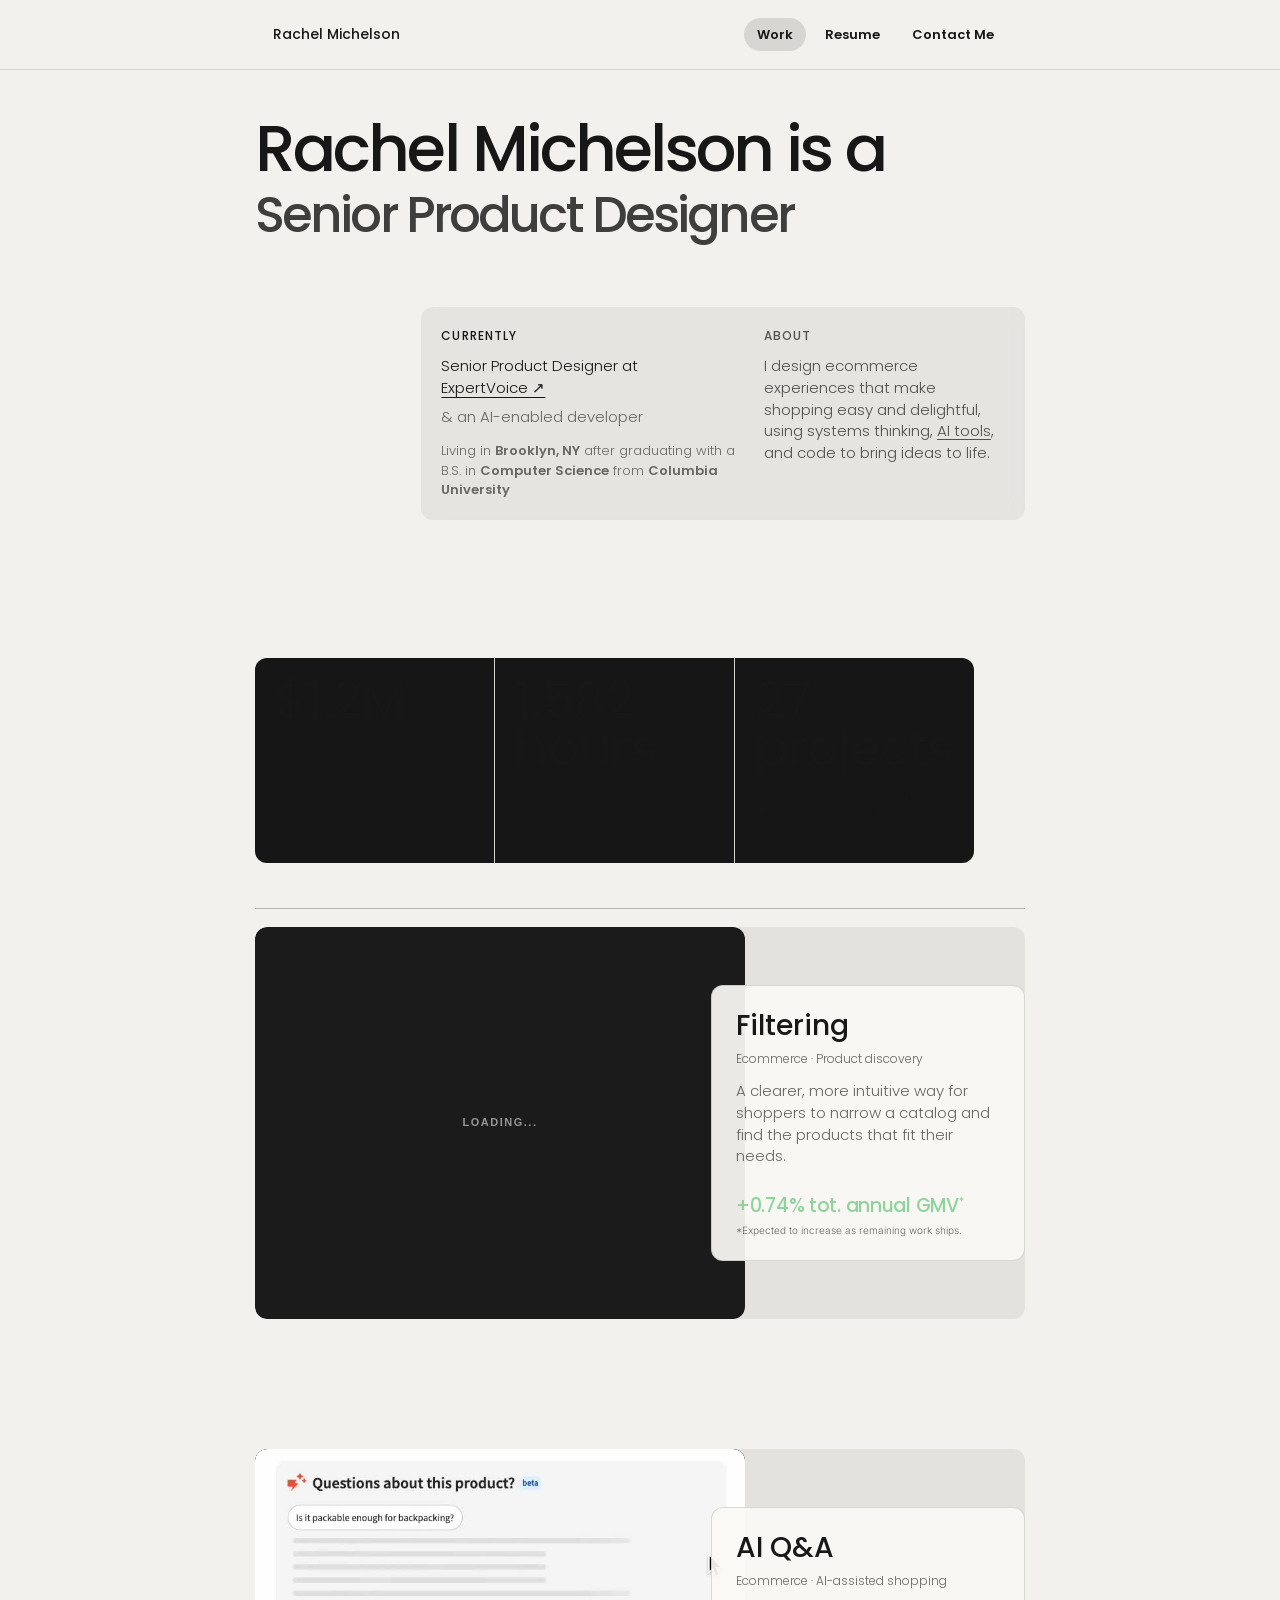
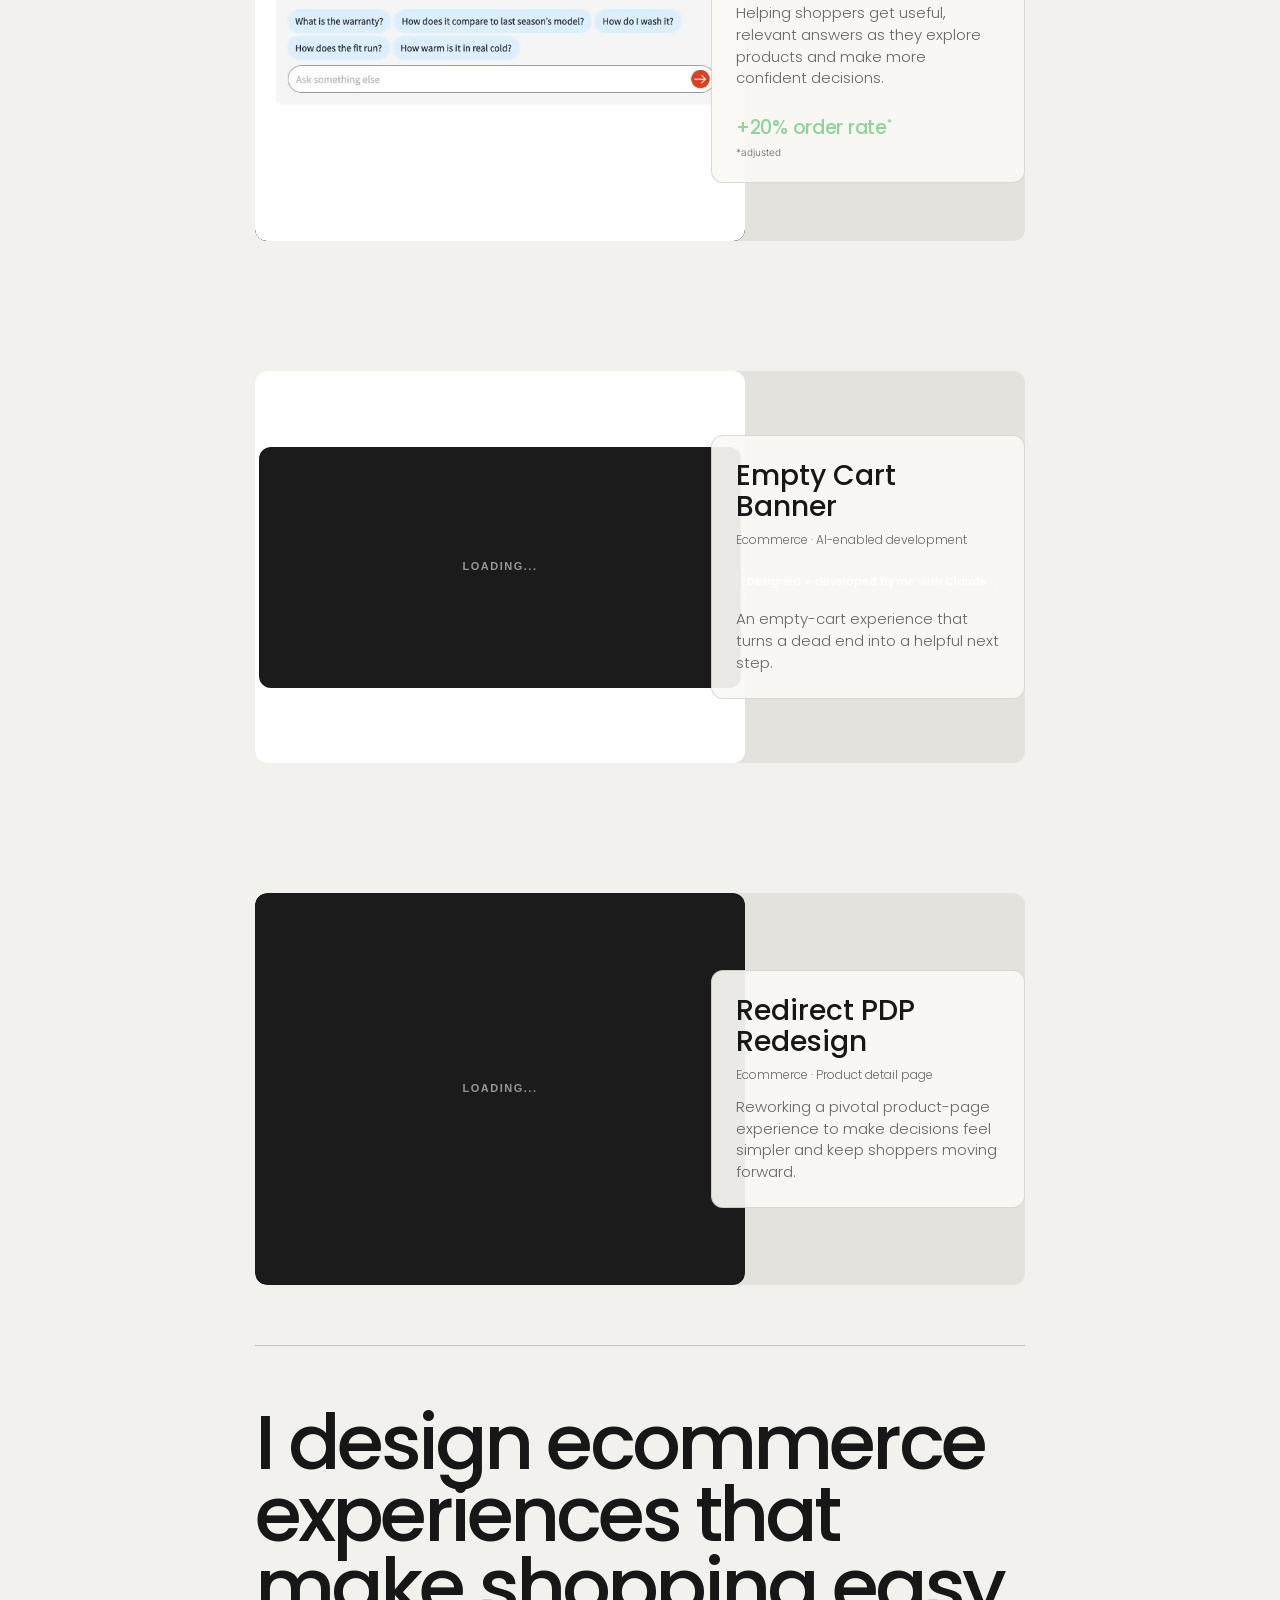
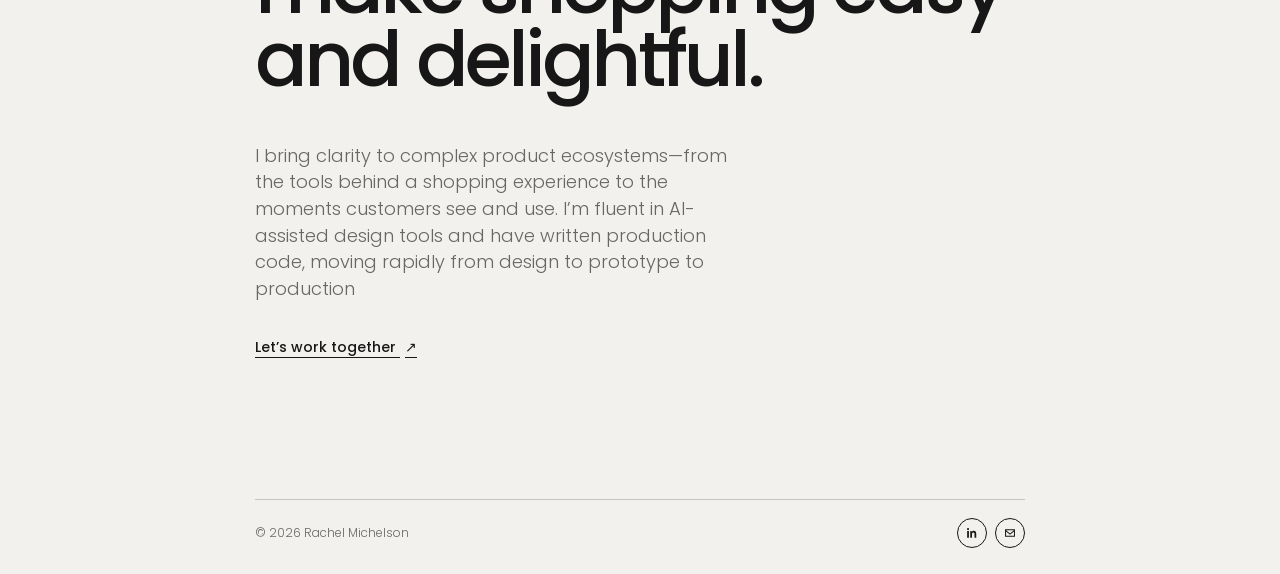
==== index.html @ 368d4e54 "Launch portfolio" ====
<!doctype html>
<html lang="en">
  <head>
    <meta charset="UTF-8" />
    <meta name="viewport" content="width=device-width, initial-scale=1.0" />
    <meta name="description" content="Rachel Michelson — Senior Product Designer." />
    <title>Rachel Michelson — Product Designer</title>
    <link rel="preconnect" href="https://fonts.googleapis.com" />
    <link rel="preconnect" href="https://fonts.gstatic.com" crossorigin />
    <link href="https://fonts.googleapis.com/css2?family=Inter:wght@300;400;500;700&family=Poppins:wght@300;400;500;600;700&display=swap" rel="stylesheet" />
    <link rel="stylesheet" href="styles.css" />
  </head>
  <body class="inspo">
    <main>
      <nav class="site-nav" aria-label="Main navigation">
        <div class="site-nav-inner">
          <a class="wordmark" href="#top">Rachel Michelson</a>
          <div class="nav-links">
            <a class="nav-tab active" href="#work">Work</a>
            <a class="nav-tab" href="resume.html">Resume</a>
            <a class="nav-tab" href="#contact" data-contact-open>Contact Me</a>
          </div>
        </div>
      </nav>

      <section class="hero" id="top" aria-labelledby="intro-title">
        <h1 id="intro-title"><span class="hero-name-line">Rachel Michelson is <span class="role-article">a</span></span><br /><span class="role-rotator" aria-live="polite">Senior Product Designer</span></h1>
        <div class="intro-details">
          <div>
            <p class="eyebrow">Currently</p>
            <p>Senior Product Designer at <a class="tooltip-trigger" href="https://www.expertvoice.com/" target="_blank" rel="noreferrer">ExpertVoice ↗<span class="tooltip-copy" role="tooltip">A shopping platform that connects brands with industry experts, giving those experts exclusive deals in exchange for authentic product knowledge and advocacy.</span></a></p>
            <small class="current-note">&amp; an AI-enabled developer</small>
            <p class="current-location">Living in <strong>Brooklyn, NY</strong> after graduating with a B.S. in <strong>Computer Science</strong> from <strong>Columbia University</strong></p>
          </div>
          <div>
            <p class="eyebrow">About</p>
            <p>I design ecommerce experiences that make shopping easy and delightful, using systems thinking, <span class="tooltip-trigger" tabindex="0">AI tools<span class="tooltip-copy" role="tooltip">Claude Code + custom plugins, Figma Make, and more.</span></span>, and code to bring ideas to life.</p>
          </div>
        </div>
        <div class="impact-stats" aria-label="Design impact highlights">
          <p class="impact"><strong>$1.2M</strong>estimated GMV driven through design<br />in the past year.</p>
          <p class="impact"><strong>1,582 hours</strong>saved per year through internal tools<br />and smarter workflows.</p>
          <p class="impact"><strong>27 projects</strong>shipped and counting — with a few developed by me!</p>
        </div>
      </section>

      <section class="work" id="work" aria-label="Selected work">
        <div class="projects" id="projects" aria-live="polite">
          <article class="project-card b2c visible">
            <a href="projects/filtering.html" class="project-link" aria-label="View Filtering project">
              <div class="project-image project-video lavender"><span>01</span><video width="1244" height="548" autoplay muted loop playsinline preload="metadata" aria-label="Filtering project preview"><source src="assets/filtering2.mp4" type="video/mp4" /></video></div>
              <div class="project-copy"><div class="project-meta"><h3>Filtering</h3><p>Ecommerce · Product discovery</p></div><p class="project-description">A clearer, more intuitive way for shoppers to narrow a catalog and find the products that fit their needs.</p><p class="project-impact"><strong>+0.74% tot. annual GMV<sup>*</sup></strong><small>*Expected to increase as remaining work ships.</small></p></div>
            </a>
          </article>
          <article class="project-card b2c visible">
            <a href="projects/ai-qa.html" class="project-link" data-case-modal="ai-qa" aria-label="View AI Q&A project">
              <div class="project-image project-video cobalt"><span>02</span><video width="748" height="792" autoplay muted loop playsinline preload="metadata" poster="assets/ai-q-and-a-cover.jpg" aria-label="AI Q&A project preview"><source src="assets/ai-q-and-a.mp4" type="video/mp4" /></video></div>
              <div class="project-copy"><div class="project-meta"><h3>AI Q&amp;A</h3><p>Ecommerce · AI-assisted shopping</p></div><p class="project-description">Helping shoppers get useful, relevant answers as they explore products and make more confident decisions.</p><p class="project-impact"><strong>+20% order rate<sup>*</sup></strong><small>*adjusted</small></p></div>
            </a>
          </article>
          <article class="project-card b2c visible">
            <a href="#" class="project-link" data-case-modal="empty-cart" aria-label="View Empty Cart Banner project">
              <div class="project-image empty-cart-cover"><span>03</span><video width="1150" height="640" autoplay muted loop playsinline preload="metadata" aria-label="Empty Cart Banner live interaction"><source src="assets/empty-cart-live.mp4" type="video/mp4" /></video></div>
              <div class="project-copy"><div class="project-meta"><h3>Empty Cart Banner</h3><p>Ecommerce · AI-enabled development</p></div><p class="project-callout">Designed + developed by me with Claude</p><p class="project-description">An empty-cart experience that turns a dead end into a helpful next step.</p></div>
            </a>
          </article>
          <article class="project-card b2c visible">
            <a href="projects/redirect-pdp.html" class="project-link" aria-label="View Redirect PDP Redesign project">
              <div class="project-image project-video seafoam"><span>04</span><video width="1042" height="590" autoplay muted loop playsinline preload="metadata" aria-label="Redirect PDP Redesign discount code preview"><source src="assets/redirect/discount-code.mp4" type="video/mp4" /></video></div>
              <div class="project-copy"><div class="project-meta"><h3>Redirect PDP Redesign</h3><p>Ecommerce · Product detail page</p></div><p class="project-description">Reworking a pivotal product-page experience to make decisions feel simpler and keep shoppers moving forward.</p></div>
            </a>
          </article>
        </div>
      </section>

      <section class="about" aria-labelledby="about-title">
        <div class="about-copy">
          <h2 id="about-title">I design ecommerce experiences that make shopping easy and delightful.</h2>
          <p>I bring clarity to complex product ecosystems—from the tools behind a shopping experience to the moments customers see and use. I’m fluent in AI-assisted design tools and have written production code, moving rapidly from design to prototype to production</p>
          <a class="text-link" href="#contact" data-contact-open>Let’s work together <span aria-hidden="true">↗</span></a>
        </div>
      </section>
    </main>
    <footer>
      <p>© 2026 Rachel Michelson</p>
      <div class="footer-links" aria-label="Social links">
        <a class="footer-icon" href="https://www.linkedin.com/in/rachelxmichelson/" target="_blank" rel="noreferrer" aria-label="LinkedIn">
          <svg viewBox="0 0 24 24" aria-hidden="true"><path d="M5.2 3.5a1.8 1.8 0 1 1 0 3.6 1.8 1.8 0 0 1 0-3.6ZM3.7 8.6h3V20h-3V8.6Zm4.9 0h2.9v1.6h.1c.4-.8 1.4-2 3.4-2 3.6 0 4.3 2.4 4.3 5.5V20h-3v-5.7c0-1.4 0-3.2-2-3.2s-2.3 1.5-2.3 3.1V20h-3V8.6Z" /></svg>
        </a>
        <a class="footer-icon" href="#contact" data-contact-open aria-label="View Rachel Michelson’s contact details">
          <svg viewBox="0 0 24 24" aria-hidden="true"><path d="M3.5 5.5h17v13h-17v-13Zm1.8 1.7 6.7 5.5 6.7-5.5H5.3Zm13.5 9.6v-7.4L12 15l-6.7-5.6v7.4h13.5Z" /></svg>
        </a>
      </div>
    </footer>
    <script src="script.js"></script>
  </body>
</html>
---- styles.css ----
:root { --ink:#151515; --paper:#ededea; --rule:#d4d4cf; --muted:#656561; --accent:#3F5FA8; }
* { box-sizing:border-box; }
html { scroll-behavior:smooth; }
body { margin:0; background:var(--paper); color:var(--ink); font-family:"Poppins", Arial, sans-serif; font-size:16px; font-weight:300; overflow-anchor:none; }
body.lightbox-open { overflow:hidden; }
body.contact-modal-open, body.project-modal-open { overflow:hidden; }
img:not(.is-media-ready),video:not(.is-media-ready) { background-color:#1b1b1b !important; background-image:url("data:image/svg+xml,%3Csvg xmlns='http://www.w3.org/2000/svg' viewBox='0 0 160 60'%3E%3Ctext x='80' y='33' text-anchor='middle' fill='%23969696' font-family='Arial,sans-serif' font-size='11' font-weight='600' letter-spacing='1.5'%3ELOADING...%3C/text%3E%3C/svg%3E") !important; background-position:center !important; background-repeat:no-repeat !important; background-size:160px 60px !important; }
img { height:auto; }
.case-study img:not(.portfolio-companion img), .case-study video { cursor:zoom-in; }
.project-modal .case-study img, .project-modal .case-study video { cursor:default; }
.media-lightbox { position:fixed; inset:0; z-index:1000; display:flex; align-items:center; justify-content:center; padding:clamp(18px,4vw,56px); background:rgba(0,0,0,.9); opacity:0; visibility:hidden; transition:opacity .2s ease,visibility .2s ease; }
.media-lightbox.is-open { opacity:1; visibility:visible; }
.media-lightbox-content { display:flex; max-width:100%; max-height:100%; align-items:center; justify-content:center; }
.media-lightbox-content img,.media-lightbox-content video { display:block; max-width:100%; max-height:calc(100vh - 48px); width:auto; height:auto; border:0 !important; border-radius:8px; object-fit:contain; cursor:default; }
.media-lightbox .media-lightbox-content img { cursor:zoom-out !important; }
.media-lightbox-close { position:fixed; top:18px; right:20px; z-index:2; width:42px; height:42px; padding:0; border:1px solid rgba(255,255,255,.3); border-radius:50%; background:rgba(20,20,20,.72); color:#fff; font-size:0; cursor:pointer; }
.media-lightbox-close::before,.media-lightbox-close::after { content:""; position:absolute; top:50%; left:50%; width:18px; height:2px; border-radius:2px; background:currentColor; }
.media-lightbox-close::before { transform:translate(-50%,-50%) rotate(45deg); }
.media-lightbox-close::after { transform:translate(-50%,-50%) rotate(-45deg); }
@media (prefers-reduced-motion:reduce) { .media-lightbox { transition:none; } }
.contact-modal { position:fixed; inset:0; z-index:1100; display:grid; place-items:center; padding:24px; background:rgba(0,0,0,.76); opacity:0; visibility:hidden; transition:opacity .2s ease,visibility .2s ease; }
.contact-modal.is-open { opacity:1; visibility:visible; }
.contact-modal-panel { width:min(100%,440px); padding:28px; border:1px solid rgba(255,255,255,.14); border-radius:24px; background:#181818; box-shadow:0 24px 70px rgba(0,0,0,.45); color:#f3f3f0; }
.contact-modal-header { display:flex; align-items:center; justify-content:space-between; gap:20px; margin-bottom:12px; }
.contact-modal-header h2 { margin:0; font-size:30px; font-weight:500; letter-spacing:-.04em; }
.contact-modal-close { position:relative; flex:0 0 auto; width:38px; height:38px; padding:0; border:1px solid rgba(255,255,255,.18); border-radius:50%; background:transparent; color:#f3f3f0; font-size:0; cursor:pointer; }
.contact-modal-close::before,.contact-modal-close::after { content:""; position:absolute; top:50%; left:50%; width:16px; height:2px; border-radius:2px; background:currentColor; }
.contact-modal-close::before { transform:translate(-50%,-50%) rotate(45deg); }
.contact-modal-close::after { transform:translate(-50%,-50%) rotate(-45deg); }
.contact-modal-intro { margin:0 0 24px; color:#a1a1a1; font-size:14px; line-height:1.5; }
.contact-options { display:grid; gap:10px; }
.contact-option { display:flex; min-width:0; align-items:center; justify-content:space-between; gap:16px; min-height:54px; padding:12px 14px; border:1px solid rgba(255,255,255,.12); border-radius:12px; background:rgba(255,255,255,.05); color:#f3f3f0; font-size:14px; font-weight:500; text-decoration:none; }
.contact-option:hover { background:rgba(255,255,255,.09); opacity:1; }
.contact-option span { min-width:0; overflow-wrap:anywhere; }
.contact-option-arrow { color:#a1a1a1; }
.contact-copy { flex:0 0 auto; padding:8px 13px; border:0; border-radius:999px; background:#f3f3f0; color:#181818; font:600 12px/1 "Poppins",Arial,sans-serif; cursor:pointer; }
.contact-copy:hover { opacity:.82; }
.resume-body .contact-modal { background:rgba(35,30,24,.48); }
.resume-body .contact-modal-panel { border-color:rgba(45,38,29,.14); background:#e7e0d4; box-shadow:0 24px 70px rgba(35,30,24,.28); color:#1b1916; }
.resume-body .contact-modal-close { border-color:rgba(45,38,29,.2); color:#1b1916; }
.resume-body .contact-modal-close:hover { background:rgba(45,38,29,.09); opacity:1; }
.resume-body .contact-option { border-color:rgba(45,38,29,.14); background:#f3eee5; color:#1b1916; }
.resume-body .contact-option:hover { background:#ddd4c6; }
.resume-body .contact-option-arrow { color:#746c61; }
.resume-body .contact-copy { border:1px solid rgba(45,38,29,.16); background:#f8f3ea; color:#1b1916; }
@media (max-width:520px) { .contact-modal { padding:16px; }.contact-modal-panel { padding:22px; }.contact-option { align-items:flex-start; flex-direction:column; }.contact-copy { align-self:stretch; } }
@media (prefers-reduced-motion:reduce) { .contact-modal { transition:none; } }
main, footer { max-width:1440px; margin:auto; padding-left:4vw; padding-right:4vw; }
@media (min-width:1000px) { main, footer { max-width:none; padding-left:240px; padding-right:240px; }.site-nav { margin-left:-240px; margin-right:-240px; padding-left:240px; padding-right:240px; } }
a { color:inherit; }
a, button { transition:opacity .2s ease; } a:hover, button:hover { opacity:.68; }
.site-nav { display:flex; justify-content:space-between; align-items:center; position:sticky; top:0; z-index:20; margin:0 -4vw; padding:28px 4vw; background:color-mix(in srgb, var(--paper) 78%, transparent); backdrop-filter:blur(14px); -webkit-backdrop-filter:blur(14px); }.nav-links { display:flex; gap:6px; align-items:center; }
@media (min-width:1000px) { .site-nav { margin-left:-240px; margin-right:-240px; padding-left:240px; padding-right:240px; } }
.wordmark { font-weight:500; font-size:17px; letter-spacing:-.02em; text-decoration:none; }.nav-tab { appearance:none; cursor:pointer; color:var(--ink); font:inherit; font-size:13px; line-height:1; border:1px solid transparent; background:transparent; border-radius:100px; padding:9px 12px; text-decoration:none; transition:border-color .2s ease, opacity .2s ease; }.nav-tab:hover { border-color:var(--ink); }.nav-tab.active { background:var(--ink); color:var(--paper); }
.text-link { font-size:14px; text-underline-offset:5px; }.text-link span { margin-left:5px; }
.hero { min-height:calc(100vh - 82px); display:flex; flex-direction:column; justify-content:space-between; position:relative; padding:8.8vh 0 5vh; }
.eyebrow { margin:0; font-family:"Poppins", Arial, sans-serif; font-size:12px; font-weight:500; letter-spacing:.09em; text-transform:uppercase; }
h1, h2, h3, p { margin-top:0; } h1, h2 { letter-spacing:-.02em; font-weight:500; }
h1 { font-size:clamp(3rem,7.2vw,7.2rem); letter-spacing:-.015em; line-height:1.02; margin:4vh 0; max-width:1100px; } h1 em { font-family:Georgia, serif; font-weight:400; }.hero-name-line { display:inline-block; white-space:nowrap; }.role-rotator { display:inline-block; color:var(--accent); font-size:.78em; white-space:nowrap; transition:opacity .4s ease; }.role-rotator.is-changing { opacity:0; }
.intro-details { display:grid; grid-template-columns:minmax(220px, .65fr) minmax(280px, 1fr); gap:48px; max-width:760px; margin:0 0 4vh; isolation:isolate; overflow:visible; }.intro-details .eyebrow { margin-bottom:10px; }.intro-details p:not(.eyebrow) { margin:0; font-size:15px; line-height:1.45; }.intro-details a { text-underline-offset:4px; }.current-note { display:block; margin-top:7px; color:var(--muted); font-family:"Poppins", Arial, sans-serif; font-size:15px; line-height:1.45; }.tooltip-trigger { position:relative; display:inline-block; cursor:default; text-decoration:underline; text-decoration-thickness:1px; text-underline-offset:3px; outline:none; }.tooltip-trigger:focus-visible { outline:1px solid currentColor; outline-offset:3px; }.tooltip-copy { position:absolute; z-index:100; top:calc(100% + 10px); left:0; width:240px; padding:12px 14px; border:1px solid rgba(255,255,255,.12); border-radius:12px; background:#111; box-shadow:0 8px 24px rgba(0,0,0,.45); color:#f3f3f0; font-family:"Poppins", Arial, sans-serif; font-size:12px; line-height:1.45; opacity:0; pointer-events:none; transform:translateY(-4px); transition:opacity .18s ease, transform .18s ease; }.tooltip-trigger:hover .tooltip-copy, .tooltip-trigger:focus .tooltip-copy { opacity:1; transform:translateY(0); }
.impact-stats { align-self:flex-start; display:grid; grid-template-columns:repeat(3, minmax(0, 1fr)); gap:48px; width:min(100%, 980px); margin:0 0 4vh; }.impact { margin:0; font-size:15px; line-height:1.35; }.impact strong { display:block; color:var(--accent); font-size:clamp(2.8rem,5vw,4.7rem); font-weight:500; letter-spacing:-.03em; line-height:.92; margin-bottom:10px; }
.work { border-top:1px solid var(--ink); padding:20px 0 120px; }.section-heading { display:flex; justify-content:space-between; align-items:start; margin-bottom:52px; }.section-heading h2 { font-size:clamp(2.4rem,5vw,5.3rem); line-height:.98; margin:0; }
.projects { display:grid; grid-template-columns:1fr; gap:96px; max-width:1180px; }.project-card { display:none; }.project-card.visible { display:block; animation:appear .35s ease both; }.project-link { display:grid; grid-template-columns:repeat(2, minmax(0, 1fr)); column-gap:42px; align-items:start; text-decoration:none; }.project-image { aspect-ratio:1.3; position:relative; overflow:hidden; padding:18px; }.project-image > span { font-size:12px; position:relative; z-index:2; }.cobalt { background:var(--accent); color:#fff; }.moss { background:#718265; }.apricot { background:#ea8f65; }.lavender { background:#a7a1cf; }.seafoam { background:#8ec6b9; }
.placeholder-mark { position:absolute; font-size:clamp(5rem,14vw,13rem); font-weight:700; letter-spacing:-.12em; bottom:-5%; right:11%; }.shape { background:#e6ddc8; position:absolute; }.shape-one { width:45%; height:45%; border-radius:50%; left:22%; top:17%; }.shape-two { height:75%; width:12%; right:22%; top:16%; transform:rotate(34deg); }.dash-grid { width:60%; height:60%; margin:10% auto; background:repeating-linear-gradient(90deg,transparent 0 20px,#242424 20px 25px), repeating-linear-gradient(0deg,transparent 0 20px,#242424 20px 25px); opacity:.8; }.arc { position:absolute; border:16px solid #f5f3ee; border-radius:50%; }.arc-one { width:78%; height:105%; left:-17%; bottom:-57%; }.arc-two { width:38%; height:51%; right:12%; top:18%; }.circle-ring { position:absolute; width:52%; aspect-ratio:1; border:25px solid #173b34; border-radius:50%; top:24%; left:24%; }
.project-video video { position:absolute; inset:0; width:100%; height:100%; object-fit:cover; object-position:center top; }
.shipping-video { background:#fff; }
.shipping-video video { left:30px; right:30px; width:calc(100% - 60px); }
.empty-cart-cover { display:grid; place-items:center; padding:4px; background:#fff; }
.empty-cart-cover img, .empty-cart-cover video { display:block; width:100%; height:auto; object-fit:contain; }
.project-image > span { display:none; }
.project-copy { padding-top:12px; }.project-meta { border-top:0; margin:0; }.project-meta h3 { font-size:24px; font-weight:500; line-height:1.08; margin-bottom:10px; }.project-meta p { font-size:12px; margin-bottom:0; color:var(--muted); text-align:left; }.project-description { max-width:360px; margin:12px 0 0; color:var(--muted); font-size:15px; line-height:1.45; }.project-impact { margin:24px 0 0; }.project-impact strong { display:block; color:var(--accent); font-size:19px; font-weight:500; letter-spacing:-.015em; }.project-impact sup { font-size:.55em; vertical-align:super; }.project-impact small { display:block; margin-top:4px; color:var(--muted); font-family:"SF Mono", Monaco, Menlo, Courier, monospace; font-size:10px; }
.project-callout { display:inline-block; margin:18px 0 0; padding:8px 10px; border:1px solid rgba(255,255,255,.18); border-radius:2px; background:rgba(255,255,255,.07); color:rgba(255,255,255,.9); font-size:11px; font-weight:500; line-height:1; }
.about { border-top:1px solid var(--ink); padding:22px 0 140px; }.about-copy { max-width:820px; }.about h2 { font-size:clamp(2.4rem,4.6vw,5rem); letter-spacing:-.015em; line-height:1.02; margin:0 0 48px; }.about-copy p { max-width:490px; font-size:18px; line-height:1.48; }.text-link { display:inline-block; margin-top:16px; font-weight:500; }
footer { border-top:1px solid var(--rule); display:flex; justify-content:space-between; align-items:center; padding-top:18px; padding-bottom:26px; color:var(--muted); font-size:12px; } footer p { margin:0; } footer a { text-underline-offset:3px; }.footer-links { display:flex; gap:8px; }.footer-icon { display:grid; width:30px; height:30px; place-items:center; border:1px solid currentColor; border-radius:50%; color:var(--ink); transition:background .2s ease, color .2s ease, opacity .2s ease; }.footer-icon:hover { background:var(--ink); color:var(--paper); opacity:1; }.footer-icon svg { width:14px; height:14px; fill:currentColor; }
.project-modal { width:min(94vw, 1400px); height:fit-content; block-size:fit-content; max-height:min(92vh, 1000px); padding:0; border:1px solid var(--rule); border-radius:12px; background:var(--paper); color:var(--ink); overflow:auto; }.project-modal::backdrop { background:rgba(0,0,0,.7); backdrop-filter:blur(7px); }.project-modal-content { min-height:0; }.project-modal .modal-sheet { min-height:0; }.modal-sheet { position:relative; min-height:100%; padding:clamp(28px,5vw,72px); }.modal-close { position:sticky; top:0; float:right; z-index:2; width:42px; height:42px; border:0; border-radius:50%; background:transparent; color:var(--ink); cursor:pointer; font-size:0; transition:background .2s ease, opacity .2s ease; }.modal-close::before, .modal-close::after { content:""; position:absolute; top:50%; left:50%; width:22px; height:2px; background:currentColor; }.modal-close::before { transform:translate(-50%,-50%) rotate(45deg); }.modal-close::after { transform:translate(-50%,-50%) rotate(-45deg); }.modal-close:hover { background:var(--ink); color:var(--paper); opacity:1; }.modal-header { clear:both; max-width:900px; padding-top:4vh; }.modal-header .eyebrow { margin-bottom:20px; }.modal-header h2 { margin:0 0 14px; font-size:clamp(3.4rem,8vw,8rem); line-height:.9; letter-spacing:-.06em; }.modal-header > p:last-child { margin:0; color:var(--muted); }.modal-media { aspect-ratio:1.7; margin:8vh 0; overflow:hidden; background:#202020; }.modal-media video { width:100%; height:100%; object-fit:cover; object-position:center top; }.prototype-frame { height:min(68vh, 780px); aspect-ratio:auto; background:#fff; border:1px solid var(--rule); }.prototype-frame iframe { display:block; width:100%; height:100%; border:0; background:#fff; }.skeleton-media { display:grid; place-items:center; background:linear-gradient(110deg, #1a1a1a 20%, #303030 42%, #1a1a1a 64%); background-size:200% 100%; color:#b6b6b6; font-family:"SF Mono", Monaco, Menlo, Courier, monospace; font-size:11px; animation:shimmer 2.2s linear infinite; }.modal-details { display:grid; grid-template-columns:1fr 1fr; gap:56px; max-width:920px; }.modal-details section:last-child { grid-column:1 / -1; max-width:600px; }.modal-details .eyebrow { margin-bottom:12px; }.modal-details p:not(.eyebrow) { margin:0; line-height:1.5; }.modal-impact { color:var(--accent); font-size:clamp(1.8rem,3vw,3rem); font-weight:500; letter-spacing:-.04em; }.modal-impact sup { font-size:.5em; }.modal-impact small { display:block; margin-top:5px; color:var(--muted); font-family:"SF Mono", Monaco, Menlo, Courier, monospace; font-size:10px; letter-spacing:0; }
.case-study { padding-top:36px; }.case-back { display:inline-block; color:var(--muted); font-family:"SF Mono", Monaco, Menlo, Courier, monospace; font-size:11px; text-decoration:none; }.case-study .modal-header h1 { margin:0 0 14px; font-size:clamp(3.4rem,8vw,8rem); line-height:.9; letter-spacing:-.06em; font-weight:500; }
.project-modal .modal-close { position:absolute; top:24px; right:24px; }
.project-modal .modal-close:hover { background:rgba(255,255,255,.2); color:var(--ink); opacity:1; }
.case-layout { display:grid; grid-template-columns:160px minmax(0,1fr); gap:60px; align-items:start; }
.case-layout > .case-study { min-width:0; padding-right:0; padding-left:0; }
.case-toc { position:sticky; top:92px; z-index:10; display:flex; width:160px; flex-direction:column; gap:3px; padding-top:36px; }
.case-toc p { margin:0 0 8px; padding:0 8px; color:var(--muted); font-family:"Inter",Arial,sans-serif; font-size:10px; font-weight:500; letter-spacing:.1em; text-align:left; text-transform:uppercase; }
.case-toc a { position:relative; padding:6px 8px; border-radius:5px; color:var(--muted); font-size:11px; font-weight:400; line-height:1.35; text-align:left; text-decoration:none; transition:color .18s ease,background .18s ease; }
.case-toc a:hover { background:rgba(255,255,255,.05); color:var(--ink); opacity:1; }
.case-toc a.is-active { background:rgba(255,255,255,.08); color:var(--ink); }
@media (max-width:980px) { .case-layout { display:block; }.case-toc { display:none; }.case-layout > .case-study { padding-right:clamp(28px,5vw,72px); padding-left:clamp(28px,5vw,72px); } }
.filtering-study section[id],.filtering-study h2[id] { scroll-margin-top:90px; }
.case-study .modal-details { display:grid; grid-template-columns:repeat(2,minmax(0,1fr)); margin-top:32px; column-gap:56px; row-gap:32px; }
.case-study .modal-details section { margin:0; }
.case-study .modal-details .eyebrow { margin:0 0 12px; }
.filtering-study .modal-details section:last-child { grid-column:auto; max-width:none; }
.filtering-study img { border:1px solid rgba(255,255,255,.5) !important; border-radius:4px; }
.filtering-intro { display:flex; flex-direction:column; gap:24px; margin-top:32px; }
.filtering-summary { display:grid; grid-template-columns:1.18fr 1fr 157px; gap:12px; }
.filtering-summary-card { min-height:118px; padding:12px; border-radius:8px; background:rgba(255,255,255,.05); }
.filtering-summary-card .eyebrow { margin:0 0 4px; color:#f3f3f0; }
.filtering-summary-card > p:last-child { margin:0; color:#f3f3f0; font-size:16px; font-weight:500; line-height:1.35; }
.filtering-summary-overview > p:last-child { font-weight:400; }
.filtering-summary-card > p.modal-overview-large:last-child { font-size:18px; }
.filtering-summary-card > p.modal-summary-copy:last-child { font-weight:400; }
.filtering-summary-card a { text-underline-offset:2px; }
.project-modal .filtering-summary { grid-template-columns:minmax(0,1.45fr) minmax(260px,.8fr); grid-template-rows:auto auto; align-content:start; }
.project-modal .filtering-summary-card { min-height:0; }
.project-modal .filtering-summary-overview { grid-column:1; grid-row:1 / 3; }
.project-modal .filtering-summary-impact { grid-column:2; grid-row:1; }
.project-modal .filtering-summary-role { grid-column:2; grid-row:2; }
.project-modal .filtering-summary-role > p:last-child { max-width:none; font-size:16px; font-weight:400; line-height:1.35; }
.project-modal .filtering-summary.is-two-column { grid-template-columns:minmax(0,1.5fr) minmax(220px,.75fr); grid-template-rows:auto; }
.project-modal .filtering-summary.is-two-column .filtering-summary-overview { grid-column:1; grid-row:1; }
.project-modal .filtering-summary.is-two-column .filtering-summary-role { grid-column:2; grid-row:1; }
.project-case-copy { max-width:880px; margin-top:48px; }
.project-case-copy p { margin:0; color:#f3f3f0; font-size:18px; font-weight:300; line-height:1.55; }
.project-case-copy p + p { margin-top:18px; }
.filtering-summary-card > p.modal-impact:last-child { color:#8ed39a; font-size:clamp(26px,2.5vw,34px); font-weight:600; line-height:1.05; letter-spacing:-.04em; }
.filtering-summary-card .modal-impact small { margin-top:3px; color:#a1a1a1; font-size:10px; font-weight:500; line-height:1.3; }
.filtering-summary-role > p:last-child { max-width:133px; color:#fff; font-size:24px; line-height:1; }
.filtering-prototype { display:flex; flex-direction:column; align-items:center; }
.filtering-prototype .prototype-frame { width:100%; height:min(54vw, 560px); margin:0 0 -30px; overflow:hidden; border:0; border-radius:12px; background:#d9d9d9; transition:width .2s ease, height .2s ease; }
.filtering-prototype .prototype-frame.is-mobile { width:min(390px, 100%); height:auto; aspect-ratio:1179 / 1819; }
.filtering-mobile-preview { display:none !important; width:100%; height:100%; object-fit:cover; object-position:top; border:0 !important; border-radius:0 !important; }
.filtering-prototype .prototype-frame.is-mobile iframe { display:none; }
.filtering-prototype .prototype-frame.is-mobile .filtering-mobile-preview { display:block !important; }
.filtering-prototype .prototype-view-toggle { position:relative; z-index:2; display:grid; grid-template-columns:repeat(2,minmax(0,1fr)); gap:0; margin:0; padding:5px; overflow:hidden; border:1px solid rgba(255,255,255,.24); background:#292929; box-shadow:0 4px 14px rgba(0,0,0,.18); }
.filtering-prototype .prototype-view-toggle button { min-width:112px; padding:10px 18px; color:#fff; font-family:"Poppins", Arial, sans-serif; font-size:18px; font-weight:600; line-height:1.2; letter-spacing:0; }
.filtering-prototype .prototype-view-toggle button.is-selected { background:transparent; color:#252525; }
.filtering-prototype .prototype-view-toggle::before,
.filter-before-after-toggle::before,
.filter-pills-view-toggle::before { content:""; position:absolute; top:5px; bottom:5px; left:5px; width:calc(50% - 5px); border-radius:999px; background:#f7f7f5; box-shadow:0 1px 4px rgba(0,0,0,.2); transform:translateX(0); transition:transform .32s cubic-bezier(.22,1,.36,1); }
.filtering-prototype .prototype-view-toggle:has(button:last-child.is-selected)::before,
.filter-before-after-toggle:has(button:last-child.is-selected)::before,
.filter-pills-view-toggle:has(button:last-child.is-selected)::before { transform:translateX(100%); }
.filtering-prototype .prototype-view-toggle:has(button:focus-visible),
.filter-before-after-toggle:has(button:focus-visible),
.filter-pills-view-toggle:has(button:focus-visible) { outline:2px solid #ff6fa2; outline-offset:3px; }
.filtering-prototype .prototype-view-toggle button:focus-visible,
.filter-before-after-toggle button:focus-visible,
.filter-pills-view-toggle button:focus-visible { outline:0; }
@media (max-width:760px) { .filtering-summary { grid-template-columns:1fr 1fr; }.filtering-summary-role { grid-column:1 / -1; }.filtering-summary-role > p:last-child { max-width:none; } }
@media (max-width:760px) { .project-modal .filtering-summary { grid-template-columns:1fr; grid-template-rows:auto; }.project-modal .filtering-summary-overview,.project-modal .filtering-summary-impact,.project-modal .filtering-summary-role { grid-column:1; grid-row:auto; } }
@media (max-width:760px) { .project-modal .filtering-summary.is-two-column { grid-template-columns:1fr; }.project-modal .filtering-summary.is-two-column .filtering-summary-overview,.project-modal .filtering-summary.is-two-column .filtering-summary-role { grid-column:1; grid-row:auto; } }
@media (max-width:520px) { .filtering-summary { grid-template-columns:1fr; }.filtering-summary-role { grid-column:auto; }.filtering-prototype .prototype-frame { height:68vh; }.filtering-prototype .prototype-view-toggle button { min-width:96px; padding:9px 14px; font-size:15px; } }
.inspo .modal-impact { color:#8ed39a; }
.project-impact small, .modal-impact small, .case-back, body.inspo .section-marker, .media-slides i::after { font-family:"Inter", Arial, sans-serif; }
.prototype-section { margin-top:48px; }
.prototype-section .eyebrow { margin-bottom:16px; }
.prototype-section .modal-media { margin:0 0 24px; }
.plp-analysis { margin-top:112px; }
.plp-analysis h2 { width:100%; margin:0 0 24px; font-size:30px; font-weight:500; line-height:normal; letter-spacing:-.07em; }
.plp-analysis-heading { display:flex; align-items:baseline; gap:20px; }
.plp-analysis-heading h2 { margin-right:auto; }
.plp-annotation-toggle { position:relative; z-index:2; flex:0 0 auto; margin-top:-30px; padding:10px; border:1px solid rgba(0,0,0,.25); border-radius:999px; background:#fff; box-shadow:0 2px 5px rgba(0,0,0,.25); color:#252525; font:600 18px/normal "Poppins", Arial, sans-serif; letter-spacing:0; cursor:pointer; }
.plp-annotation-toggle:hover { opacity:.82; }
.plp-analysis figure { margin:0; }
.plp-analysis-image { position:relative; display:flex; flex-direction:column; align-items:center; cursor:default; }
.plp-analysis img { display:block; width:100%; border:0 !important; border-radius:12px; }
.plp-analysis-image > img:first-child { margin-bottom:-120px; clip-path:inset(0 0 120px 0 round 12px); }
.plp-analysis .plp-annotations { position:absolute; inset:0 0 auto; height:auto; opacity:0; pointer-events:none; }
.plp-analysis .plp-annotations { clip-path:inset(0 0 120px 0 round 12px); }
.plp-analysis-image.is-annotated .plp-annotations { opacity:1; pointer-events:auto; }
.plp-analysis figcaption { margin-top:10px; color:var(--muted); font-size:12px; }
@media (max-width:650px) { .plp-analysis { margin-top:72px; }.plp-analysis h2 { font-size:28px; }.plp-annotation-toggle { font-size:16px; } }
.filtering-plan { display:grid; grid-template-columns:repeat(4,minmax(0,1fr)); gap:18px; margin-top:72px; }
.filtering-plan-card { min-width:0; min-height:142px; padding:18px 18px 12px 12px; border-radius:8px; background:rgba(255,255,255,.05); color:#f3f3f0; }
.filtering-plan-card .eyebrow { margin:0 0 4px; }
.filtering-plan-card h2 { margin:0; font-size:clamp(23px,2.35vw,30px); font-weight:500; line-height:1; letter-spacing:-.07em; overflow-wrap:anywhere; }
@media (max-width:900px) { .filtering-plan { grid-template-columns:repeat(2,minmax(0,1fr)); } }
@media (max-width:520px) { .filtering-plan { grid-template-columns:1fr; gap:12px; margin-top:56px; }.filtering-plan-card { min-height:0; } }
.filter-part { margin-top:72px; }
.filter-part h2 { margin:8px 0 28px; font-size:clamp(28px,3.6vw,48px); font-weight:300; line-height:1.05; letter-spacing:-.045em; }
.filter-part > img { display:block; width:100%; border:1px solid var(--rule); }
.filter-part-heading { display:flex; align-items:baseline; gap:20px; }
.filter-part-heading h2 { margin-right:auto; }
.filter-after-toggle { flex:0 0 auto; margin:0 0 28px; padding:9px 13px; border:1px solid var(--rule); border-radius:999px; background:transparent; color:var(--ink); font:500 11px/1 "Inter", Arial, sans-serif; letter-spacing:.08em; text-transform:uppercase; cursor:pointer; }
.filter-after-toggle:hover { opacity:.65; }
.filter-removals-image { position:relative; margin:0; }
.filter-removals-image img { display:block; width:100%; border:1px solid var(--rule); transition:opacity .32s ease, transform .32s ease; }
.filter-removals-after { position:absolute; inset:0; opacity:0; pointer-events:none; transform:scale(.995); }
.filter-removals-image.is-after > img:first-child { opacity:0; transform:scale(1.005); }
.filter-removals-image.is-after .filter-removals-after { opacity:1; pointer-events:auto; transform:scale(1); }
.filter-quick-wins { display:flex; flex-direction:column; gap:24px; }
.filter-quick-wins > .eyebrow { margin:0 0 -24px; }
.filter-quick-wins > h2 { width:100%; margin:0; font-size:30px; font-weight:500; line-height:normal; letter-spacing:-.07em; }
.filter-quick-wins .filter-removals-image { display:flex; flex-direction:column; align-items:center; }
.filter-quick-wins .filter-removals-image > img:first-child { border:0 !important; border-radius:0; }
.filter-quick-wins .filter-removals-after { bottom:auto; height:auto; border:0 !important; border-radius:0; }
.filter-before-after-toggle { position:relative; z-index:2; display:grid; grid-template-columns:repeat(2,minmax(0,1fr)); gap:0; margin-top:-30px; padding:5px; overflow:hidden; border:1px solid rgba(255,255,255,.24); border-radius:999px; background:#292929; box-shadow:0 4px 14px rgba(0,0,0,.18); }
.filter-before-after-toggle button { position:relative; z-index:1; min-width:112px; padding:10px 18px; border:0; border-radius:999px; background:transparent; color:#fff; font:600 18px/1.2 "Poppins", Arial, sans-serif; cursor:pointer; transition:color .28s ease,opacity .2s ease; }
.filter-before-after-toggle button.is-selected { color:#252525; }
.filter-before-after-toggle button:hover { opacity:.82; }
@media (max-width:650px) { .filter-quick-wins > h2 { font-size:28px; }.filter-before-after-toggle button { min-width:96px; padding:9px 14px; font-size:16px; } }
.filter-pills-redesign { display:flex; flex-direction:column; gap:24px; }
.filter-pills-redesign > .eyebrow { margin:0 0 -24px; }
.filter-pills-redesign > h2 { width:100%; margin:0; font-size:30px; font-weight:500; line-height:normal; letter-spacing:-.07em; }
.filter-pills-redesign .filter-pill-states { display:block; width:100%; aspect-ratio:876.69 / 246.28; object-fit:cover; border:1px solid rgba(255,255,255,.5) !important; border-radius:12px !important; }
.filter-pills-comparison { position:relative; display:flex; width:100%; height:auto; flex-direction:column; align-items:center; justify-content:flex-end; margin:0 0 30px; overflow:visible; border-radius:12px; background:#fff; }
.filter-pills-comparison > img { position:absolute; inset:0; width:100%; height:100%; object-fit:contain; border:0 !important; border-radius:12px !important; background:#fff; transition:opacity .32s ease,transform .32s ease; }
.filter-pills-comparison > img:first-child { position:relative; height:auto; opacity:1; }
.filter-pills-comparison .filter-pills-after { opacity:0; pointer-events:none; transform:scale(.995); }
.filter-pills-comparison.is-after > img:first-child { opacity:0; transform:scale(1.005); }
.filter-pills-comparison.is-after .filter-pills-after { opacity:1; pointer-events:auto; transform:scale(1); }
.filter-pills-view-toggle { position:relative; z-index:2; display:grid; grid-template-columns:repeat(2,minmax(0,1fr)); gap:0; margin-bottom:-30px; padding:5px; overflow:hidden; border:1px solid rgba(255,255,255,.24); border-radius:999px; background:#292929; box-shadow:0 4px 14px rgba(0,0,0,.18); }
.filter-pills-view-toggle button { position:relative; z-index:1; min-width:112px; padding:10px 18px; border:0; border-radius:999px; background:transparent; color:#fff; font:600 18px/1.2 "Poppins",Arial,sans-serif; cursor:pointer; transition:color .28s ease,opacity .2s ease; }
.filter-pills-view-toggle button.is-selected { color:#252525; }
@media (max-width:650px) { .filter-pills-redesign > h2 { font-size:28px; }.filter-pills-view-toggle button { min-width:96px; padding:9px 14px; font-size:16px; } }
@media (prefers-reduced-motion:reduce) { .filter-pills-comparison > img { transition:none; transform:none !important; } }
.portfolio-companion { position:fixed; right:8px; bottom:clamp(14px,3vw,34px); z-index:30; display:flex; align-items:flex-end; gap:8px; max-width:min(330px,calc(100vw - 16px)); }
.portfolio-companion[hidden] { display:none !important; }
.portfolio-companion > img { order:2; width:92px; height:72px; object-fit:contain; border:0 !important; filter:drop-shadow(0 8px 18px rgba(0,0,0,.35)); cursor:grab; touch-action:none; user-select:none; -webkit-user-drag:none; }
.portfolio-companion.is-dragging > img { cursor:grabbing; }
.portfolio-companion-message { position:relative; order:1; margin-bottom:10px; padding:12px 14px; border:1px solid rgba(255,255,255,.14); border-radius:12px 12px 3px 12px; background:#202020; box-shadow:0 10px 28px rgba(0,0,0,.3); color:#f3f3f0; opacity:0; pointer-events:none; transform:translateX(12px) scale(.96); transform-origin:right bottom; transition:opacity .24s ease,transform .32s cubic-bezier(.2,.8,.2,1); }
.portfolio-companion.is-visible .portfolio-companion-message { opacity:1; pointer-events:auto; transform:translateX(0) scale(1); }
.portfolio-companion-message p { margin:0; font-size:13px; font-weight:400; line-height:1.35; }
.portfolio-companion-message button { position:absolute; top:5px; right:7px; width:24px; height:24px; padding:0; border:0; background:transparent; color:#a1a1a1; font:400 20px/1 "Inter",Arial,sans-serif; cursor:pointer; }
@media (max-width:520px) { .portfolio-companion > img { width:76px; height:60px; }.portfolio-companion-message { padding:10px 12px; }.portfolio-companion-message p { font-size:12px; } }
@media (prefers-reduced-motion:reduce) { .portfolio-companion { transition:none; } }
.filter-comparison { display:grid; grid-template-columns:minmax(130px,.25fr) minmax(0,1.75fr); align-items:stretch; column-gap:12px; row-gap:8px; }
.filter-comparison figure { margin:0; }
.filter-comparison > figure { position:relative; display:flex; flex-direction:column; }
.filter-comparison > figure img { flex:1; min-height:0; object-fit:contain; object-position:top; background:#fff; }
.filter-comparison img { display:block; width:100%; border:1px solid var(--rule); }
.filter-comparison figcaption { margin-top:8px; color:var(--muted); font-size:12px; }
.filter-comparison-label { grid-column:1 / -1; margin:0; color:var(--muted); font-size:12px; }
.auto-scroll-demo { margin:24px 0 0; }
.auto-scroll-demo video { display:block; width:100%; border:1px solid rgba(255,255,255,.5); border-radius:4px; }
.auto-scroll-demo figcaption { margin-top:8px; color:var(--muted); font-size:12px; }
.filter-relevance { margin-top:56px; }
.filter-relevance h3 { max-width:720px; margin:0; font-size:clamp(24px,2.8vw,38px); font-weight:300; line-height:1.08; letter-spacing:-.04em; }
.filter-relevance p { max-width:620px; margin:12px 0 24px; color:var(--muted); }
.filter-relevance img { display:block; width:100%; border:0 !important; border-radius:4px; }
.part-two-addition { display:block; width:100%; margin:0; border:1px solid var(--rule); }
.filter-pills-column { display:grid; grid-template-columns:1fr; grid-template-rows:auto auto; align-content:space-between; gap:12px; min-width:0; min-height:0; }
.filter-smush { display:flex; flex-direction:column; min-height:0; }
.filter-smush img { flex:none; height:auto; object-fit:initial; object-position:top; background:#fff; }
.density-test + .density-test { margin-top:0; }
.extra-space { display:flex; flex-direction:column; gap:24px; margin-top:72px; }
.extra-space > .eyebrow { margin:0 0 -24px; }
.extra-space > h2 { width:100%; margin:0; font-size:30px; font-weight:500; line-height:normal; letter-spacing:-.07em; }
.extra-space-comparison { display:grid; grid-template-columns:repeat(2,minmax(0,1fr)); gap:12px; }
.extra-space-comparison figure { min-width:0; margin:0; }
.extra-space-comparison h3 { margin:0 0 4px; color:#f3f3f0; font-size:24px; font-weight:400; line-height:normal; letter-spacing:-.07em; }
.extra-space-comparison img { display:block; width:100%; aspect-ratio:2.4 / 1; object-fit:cover; object-position:top; border:0 !important; border-radius:12px !important; }
.extra-space-comparison figcaption { margin-top:4px; color:#f3f3f0; font-size:15px; line-height:normal; letter-spacing:.066em; text-transform:uppercase; }
.extra-space-comparison figcaption strong { color:#8ed39a; font-weight:700; }
.attribute-filters { display:flex; flex-direction:column; gap:24px; margin-top:112px; }
.attribute-filters > .eyebrow { margin:0 0 -24px; }
.attribute-filters > h2 { width:100%; margin:0; font-size:30px; font-weight:500; line-height:normal; letter-spacing:-.07em; }
.attribute-filters-media { display:flex; width:100%; align-items:flex-start; justify-content:space-between; gap:clamp(24px,8vw,138px); }
.attribute-filters-media video { display:block; width:auto; max-width:46%; height:auto; border:0; border-radius:0; outline:0; background:#fff; }
.attribute-filters-media video:first-child { flex:0 1 432px; margin-bottom:-6px; clip-path:inset(0 0 6px 0); }
.attribute-filters-media video:last-child { flex:0 1 390px; border-radius:12px; }
@media (max-width:650px) { .attribute-filters { margin-top:72px; }.attribute-filters > h2 { font-size:28px; }.attribute-filters-media { flex-direction:column; gap:20px; }.attribute-filters-media video { width:100%; max-width:none; } }
.test-heading { margin:0 0 12px; font-size:16px; color:var(--ink); }
.test-heading span { color:#8ed39a; font-weight:500; }
.test-heading .control { color:var(--muted); font-weight:400; }
.product-test-impact { margin:8px 0 0; font-size:13px; color:var(--muted); }
.product-test-impact strong { margin-right:5px; color:#8ed39a; font-size:clamp(20px,2.2vw,30px); font-weight:500; letter-spacing:-.04em; }
.final-designs { margin-top:72px; }
.final-designs h2 { margin:0 0 10px; font-size:clamp(28px,3.6vw,48px); font-weight:500; line-height:1.05; letter-spacing:-.045em; }
.final-designs-instruction { margin:0 0 28px; color:var(--muted); font-size:18px; font-weight:400; line-height:1.45; }
.final-designs-prototype { margin-bottom:72px; }
.filtering-intro-prototype.final-designs-prototype { margin-bottom:0; }
.final-designs-prototype .prototype-frame { height:auto; aspect-ratio:16 / 9; }
.final-designs-prototype .prototype-frame.is-mobile { width:min(375px,100%); height:575px; aspect-ratio:auto; background:#000; }
.final-designs-prototype .prototype-frame.is-mobile iframe { display:block; }
.final-designs-prototype .filtering-mobile-preview { display:none !important; }
.final-designs h3 { margin:0 0 24px; color:#f3f3f0; font-size:30px; font-weight:500; line-height:normal; letter-spacing:-.07em; }
.final-designs > img { display:block; width:100%; border:1px solid var(--rule); }
.final-impact { margin-top:72px; }
.final-impact > h2 { margin:0 0 24px; color:#f3f3f0; font-size:30px; font-weight:500; line-height:normal; letter-spacing:-.07em; }
.final-impact-metrics { display:grid; grid-template-columns:repeat(3,minmax(0,1fr)); gap:12px; }
.final-impact-metric { display:flex; min-height:132px; flex-direction:column; justify-content:flex-start; gap:6px; padding:18px; border-radius:8px; background:rgba(255,255,255,.05); }
.final-impact-metric strong { color:#8ed39a; font-size:clamp(30px,3.3vw,44px); font-weight:600; line-height:1; letter-spacing:-.045em; }
.final-impact-metric span { color:#f3f3f0; font-size:16px; font-weight:400; line-height:1.35; }
.final-impact-metric small { display:block; margin-top:4px; color:#a1a1a1; font-size:10px; font-weight:400; line-height:1.35; }
.final-impact-total { max-width:900px; margin:48px 0 0; color:#f3f3f0; font-size:clamp(32px,5vw,64px); font-weight:700; line-height:1.02; letter-spacing:-.055em; }
.final-impact-total span { color:#8ed39a; }
@media (max-width:760px) { .final-impact-metrics { grid-template-columns:1fr; }.final-impact-metric { min-height:112px; }.final-impact-total { margin-top:36px; } }
.plp-analysis, .filter-part, .extra-space, .final-designs { margin-top:112px; }
.filtering-try { margin-top:112px; }
.case-scaffold-section { margin-top:96px; }
.case-scaffold-section > .eyebrow { margin-bottom:8px; }
.case-scaffold-section > h2 { margin:0 0 24px; font-size:clamp(28px,3.6vw,48px); font-weight:500; line-height:1.05; letter-spacing:-.045em; }
.case-scaffold-placeholder { min-height:280px; border-radius:12px; }
.case-scaffold-placeholder--short { min-height:180px; }
@media (max-width:650px) { .case-scaffold-section { margin-top:72px; }.case-scaffold-placeholder { min-height:220px; } }
.redirect-pdp-study .modal-header { max-width:none; padding-top:32px; }
.redirect-pdp-study .modal-header h1 { margin-bottom:0; font-size:clamp(56px,7.2vw,96px); line-height:.96; letter-spacing:-.055em; }
.redirect-pdp-study .filtering-intro { margin-top:56px; gap:32px; }
.redirect-pdp-study .filtering-summary { grid-template-columns:minmax(0,1.4fr) minmax(190px,.76fr) minmax(250px,1.02fr); }
.redirect-pdp-study .filtering-summary-card { min-height:124px; padding:16px; border-radius:8px; background:rgba(255,255,255,.05); }
.redirect-pdp-study .filtering-summary-card .eyebrow { margin-bottom:10px; }
.redirect-pdp-study .filtering-summary-card > p:last-child { font-size:20px; font-weight:400; line-height:1.5; }
.redirect-pdp-study .filtering-summary-impact > p:last-child,
.redirect-pdp-study .filtering-summary-role > p:last-child { max-width:none; font-size:26px; font-weight:400; line-height:1.2; }
.redirect-preview { display:flex; width:100%; flex-direction:column; align-items:center; margin-top:0; }
.redirect-preview-stage { position:relative; width:100%; min-height:0; aspect-ratio:16 / 9; overflow:hidden; border-radius:12px; background:transparent; }
.redirect-preview-stage video { position:absolute; inset:0; display:block; width:100%; height:100%; aspect-ratio:16 / 9; border:0; border-radius:12px; outline:0; background:transparent; object-fit:cover; opacity:0; pointer-events:none; transition:opacity .28s ease; }
.redirect-preview-stage video.is-selected { opacity:1; pointer-events:auto; }
.redirect-preview-toggle { position:relative; z-index:1; display:grid; grid-template-columns:repeat(3,max-content); margin-top:-40px; padding:6px; overflow:hidden; border:1px solid rgba(255,255,255,.25); border-radius:999px; background:#292929; box-shadow:0 5px 16px rgba(0,0,0,.3); }
.redirect-preview-toggle::before { content:""; position:absolute; top:6px; bottom:6px; left:6px; width:var(--redirect-tab-width,112px); border-radius:999px; background:#f3f3f0; box-shadow:0 1px 4px rgba(0,0,0,.22); transform:translateX(var(--redirect-tab-offset,0)); transition:transform .32s cubic-bezier(.22,1,.36,1),width .32s cubic-bezier(.22,1,.36,1); }
.redirect-preview-toggle button { position:relative; z-index:1; min-width:112px; padding:11px 16px; border:0; border-radius:999px; background:transparent; color:#f3f3f0; font:600 17px/1.2 "Poppins",Arial,sans-serif; cursor:pointer; }
.redirect-preview-toggle button:nth-child(2) { min-width:190px; }
.redirect-preview-toggle button.is-selected { color:#292929; }
.redirect-preview-toggle:has(button:nth-child(1).is-selected) { --redirect-tab-width:112px; --redirect-tab-offset:0; }
.redirect-preview-toggle:has(button:nth-child(2).is-selected) { --redirect-tab-width:190px; --redirect-tab-offset:112px; }
.redirect-preview-toggle:has(button:nth-child(3).is-selected) { --redirect-tab-width:112px; --redirect-tab-offset:302px; }
@media (max-width:900px) { .redirect-pdp-study .filtering-summary { grid-template-columns:1fr 1fr; }.redirect-pdp-study .filtering-summary-overview { grid-column:1 / -1; } }
@media (max-width:650px) { .redirect-pdp-study .modal-header h1 { font-size:clamp(48px,15vw,70px); }.redirect-pdp-study .filtering-intro { margin-top:40px; }.redirect-pdp-study .filtering-summary { grid-template-columns:1fr; }.redirect-pdp-study .filtering-summary-overview { grid-column:auto; }.redirect-pdp-study .filtering-summary-card { min-height:0; }.redirect-preview-toggle { grid-template-columns:repeat(3,1fr); width:min(100%,380px); margin-top:-32px; padding:5px; }.redirect-preview-toggle::before { top:5px; bottom:5px; left:5px; width:calc((100% - 10px) / 3); transform:translateX(var(--redirect-mobile-offset,0)); }.redirect-preview-toggle button,.redirect-preview-toggle button:nth-child(2) { min-width:0; padding:10px 8px; font-size:13px; }.redirect-preview-toggle:has(button:nth-child(1).is-selected) { --redirect-mobile-offset:0; }.redirect-preview-toggle:has(button:nth-child(2).is-selected) { --redirect-mobile-offset:100%; }.redirect-preview-toggle:has(button:nth-child(3).is-selected) { --redirect-mobile-offset:200%; } }
@media (prefers-reduced-motion:reduce) { .redirect-preview-toggle::before,.redirect-preview-stage video { transition:none; } }
.redirect-context { margin-top:112px; }
.redirect-context-copy { display:grid; gap:12px; }
.redirect-context-copy .eyebrow,
.redirect-context-copy h2,
.redirect-context-copy > p:last-child { margin:0; }
.redirect-context-copy h2 { font-size:clamp(32px,3.6vw,48px); font-weight:500; line-height:1.05; letter-spacing:-.045em; }
.redirect-context-copy > p:last-child { font-size:clamp(18px,2vw,24px); font-weight:400; line-height:1.45; }
.redirect-context-media { display:block; width:100%; height:auto; margin-top:24px; border:0; border-radius:12px; outline:0; background:#d9d9d9; }
@media (max-width:650px) { .redirect-context { margin-top:72px; }.redirect-context-copy > p:last-child { font-size:18px; } }
.redirect-types { margin-top:112px; }
.redirect-types > h2 { margin:0 0 40px; font-size:clamp(32px,3.6vw,48px); font-weight:500; line-height:1.05; letter-spacing:-.045em; }
.redirect-type-grid { display:grid; grid-template-columns:repeat(3,minmax(0,1fr)); gap:28px; }
.redirect-type-card { padding:26px 20px; border-radius:8px; background:rgba(255,255,255,.05); }
.redirect-type-card p { margin:0; color:#f3f3f0; font-size:clamp(18px,1.8vw,24px); font-weight:400; line-height:1.5; letter-spacing:-.025em; }
.redirect-type-card strong { font-weight:600; }
@media (max-width:850px) { .redirect-type-grid { grid-template-columns:1fr; gap:12px; } }
@media (max-width:650px) { .redirect-types { margin-top:72px; }.redirect-types > h2 { margin-bottom:24px; }.redirect-type-card { padding:20px; }.redirect-type-card p { font-size:18px; } }
.redirect-problem { margin-top:112px; }
.redirect-problem > .eyebrow { margin:0 0 12px; }
.redirect-problem > h2 { max-width:1100px; margin:0 0 40px; font-size:clamp(32px,3.6vw,48px); font-weight:500; line-height:1.05; letter-spacing:-.045em; }
.redirect-problem-media { display:grid; grid-template-columns:minmax(0,1.383fr) minmax(0,.894fr); gap:24px; align-items:stretch; }
.redirect-pdp-study .redirect-problem-media img,
.redirect-problem-media video { display:block; width:100%; height:auto; border:0 !important; border-radius:12px !important; outline:0; object-fit:cover; }
@media (max-width:650px) { .redirect-problem { margin-top:72px; }.redirect-problem > h2 { margin-bottom:24px; }.redirect-problem-media { grid-template-columns:1fr; }.redirect-pdp-study .redirect-problem-media img,.redirect-problem-media video { height:auto; object-fit:contain; } }
.redirect-test { margin-top:112px; }
.redirect-test > .eyebrow { margin:0 0 12px; }
.redirect-test > h2 { max-width:1160px; margin:0 0 40px; font-size:clamp(32px,3.6vw,48px); font-weight:500; line-height:1.05; letter-spacing:-.045em; }
.redirect-test-layout { display:grid; grid-template-columns:minmax(0,3.25fr) minmax(250px,1fr); gap:24px; align-items:stretch; }
.redirect-test-video { display:block; width:100%; height:auto; min-height:0; aspect-ratio:1100 / 574; border:0; border-radius:12px; outline:0; background:#fff; object-fit:contain; }
.redirect-test-metrics { position:relative; min-height:0; }
.redirect-test-metric { position:absolute; left:0; right:0; display:flex; height:calc((100% - 24px) / 2); min-height:0; flex-direction:column; justify-content:flex-start; padding:16px; overflow:hidden; border-radius:12px; background:rgba(255,255,255,.05); }
.redirect-test-metric:first-child { top:0; }
.redirect-test-metric:last-child { bottom:0; }
.redirect-test-metric > .eyebrow { margin:0 0 4px; color:#f3f3f0; }
.redirect-test-metric > p:last-child { margin:0; color:#f3f3f0; font-size:clamp(18px,2vw,28px); font-weight:400; line-height:1.2; letter-spacing:-.025em; }
.redirect-test-metric strong { font-weight:600; white-space:nowrap; }
.redirect-test-metric small { display:block; margin-top:4px; color:#a1a1a1; font-size:10px; font-weight:400; line-height:1.35; }
.redirect-test-metric .is-negative { color:#c84b3e; }
.redirect-test-metric .is-positive { color:#8ed39a; }
@media (max-width:850px) { .redirect-test-layout { grid-template-columns:1fr; }.redirect-test-metrics { position:static; display:grid; grid-template-columns:repeat(2,minmax(0,1fr)); gap:24px; }.redirect-test-metric { position:static; height:auto; min-height:140px; }.redirect-test-metric > p:last-child { font-size:clamp(20px,3.5vw,28px); } }
@media (max-width:650px) { .redirect-test { margin-top:72px; }.redirect-test > h2 { margin-bottom:24px; }.redirect-test-layout,.redirect-test-metrics { gap:12px; } }
@media (max-width:520px) { .redirect-test-metrics { grid-template-columns:1fr; }.redirect-test-metric { min-height:0; padding:20px; }.redirect-test-metric > .eyebrow { margin-bottom:10px; } }
.redirect-new-tests { margin-top:112px; }
.redirect-new-tests h2 { margin:0 0 28px; font-size:48px; font-weight:600; line-height:1.05; letter-spacing:-.045em; }
.redirect-new-tests p { margin:0; font-size:24px; font-weight:400; line-height:1.2; letter-spacing:-.035em; }
.redirect-new-tests h3 { max-width:1080px; margin:72px 0 40px; font-size:clamp(28px,3.3vw,44px); font-weight:400; line-height:1.25; letter-spacing:-.035em; }
.redirect-price-comparison { display:grid; grid-template-columns:minmax(0,.824fr) minmax(0,.751fr); gap:24px; align-items:start; }
.redirect-price-comparison figure { margin:0; }
.redirect-pdp-study .redirect-price-comparison img { display:block; width:100%; height:auto; border:0 !important; border-radius:12px !important; }
.redirect-price-comparison figcaption { margin-top:16px; color:#f3f3f0; font-size:18px; font-weight:400; letter-spacing:.08em; text-align:center; text-transform:uppercase; }
@media (max-width:650px) { .redirect-new-tests { margin-top:72px; }.redirect-new-tests h2 { margin-bottom:18px; font-size:36px; }.redirect-new-tests p { font-size:22px; } }
@media (max-width:650px) { .redirect-new-tests h3 { margin:48px 0 24px; font-size:26px; }.redirect-price-comparison { grid-template-columns:1fr; }.redirect-price-comparison figcaption { margin-top:10px; font-size:14px; } }
.redirect-disclosure { margin-top:112px; }
.redirect-disclosure > h2 { margin:0 0 40px; font-size:clamp(32px,3.6vw,48px); font-weight:500; line-height:1.05; letter-spacing:-.045em; }
.redirect-disclosure-copy { max-width:1100px; margin:0 0 40px; font-size:clamp(20px,2.5vw,30px); font-weight:400; line-height:1.45; letter-spacing:-.03em; }
.redirect-disclosure-copy strong { font-weight:600; }
.redirect-disclosure-preview { display:flex; flex-direction:column; align-items:center; }
.redirect-disclosure-stage { position:relative; width:100%; min-height:0; aspect-ratio:16 / 9; overflow:hidden; border-radius:12px; background:#fff; }
.redirect-disclosure-stage video { position:absolute; inset:0; display:block; width:100%; height:100%; border:0; border-radius:12px; outline:0; background:#fff; object-fit:contain; opacity:0; pointer-events:none; transition:opacity .28s ease; }
.redirect-disclosure-stage video[data-disclosure-video="original"] { object-fit:cover; }
.redirect-disclosure-stage video.is-selected { opacity:1; pointer-events:auto; }
.redirect-disclosure-toggle { position:relative; z-index:1; display:grid; width:auto; max-width:100%; grid-template-columns:112px 140px 156px; margin-top:-40px; padding:6px; overflow:hidden; border:1px solid rgba(255,255,255,.25); border-radius:999px; background:#292929; box-shadow:0 5px 16px rgba(0,0,0,.3); }
.redirect-disclosure-toggle::before { content:""; position:absolute; top:6px; bottom:6px; left:6px; width:var(--disclosure-tab-width,112px); border-radius:999px; background:#f3f3f0; box-shadow:0 1px 4px rgba(0,0,0,.22); transform:translateX(var(--disclosure-tab-offset,0)); transition:transform .32s cubic-bezier(.22,1,.36,1),width .32s cubic-bezier(.22,1,.36,1); }
.redirect-disclosure-toggle button { position:relative; z-index:1; min-width:0; padding:11px 14px; border:0; border-radius:999px; background:transparent; color:#f3f3f0; font:600 17px/1.2 "Poppins",Arial,sans-serif; cursor:pointer; }
.redirect-disclosure-toggle button.is-selected { color:#292929; }
.redirect-disclosure-toggle:has(button:nth-child(1).is-selected) { --disclosure-tab-width:112px; --disclosure-tab-offset:0; }
.redirect-disclosure-toggle:has(button:nth-child(2).is-selected) { --disclosure-tab-width:140px; --disclosure-tab-offset:112px; }
.redirect-disclosure-toggle:has(button:nth-child(3).is-selected) { --disclosure-tab-width:156px; --disclosure-tab-offset:252px; }
@media (max-width:650px) { .redirect-disclosure { margin-top:72px; }.redirect-disclosure > h2,.redirect-disclosure-copy { margin-bottom:24px; }.redirect-disclosure-copy { font-size:18px; }.redirect-disclosure-toggle { width:min(100%,390px); grid-template-columns:repeat(3,minmax(0,1fr)); margin-top:-28px; padding:5px; }.redirect-disclosure-toggle::before { top:5px; bottom:5px; left:5px; width:calc((100% - 10px) / 3); }.redirect-disclosure-toggle button { padding:10px 6px; font-size:13px; }.redirect-disclosure-toggle:has(button:nth-child(1).is-selected) { --disclosure-tab-offset:0; }.redirect-disclosure-toggle:has(button:nth-child(2).is-selected) { --disclosure-tab-offset:100%; }.redirect-disclosure-toggle:has(button:nth-child(3).is-selected) { --disclosure-tab-offset:200%; } }
@media (prefers-reduced-motion:reduce) { .redirect-disclosure-stage video,.redirect-disclosure-toggle::before { transition:none; } }
.redirect-discount-method { margin-top:112px; }
.redirect-discount-method > h2 { margin:0 0 20px; font-size:clamp(32px,3.6vw,48px); font-weight:500; line-height:1.05; letter-spacing:-.045em; }
.redirect-discount-method > p { margin:0; font-size:clamp(20px,2.5vw,30px); font-weight:400; line-height:1.35; letter-spacing:-.03em; }
.redirect-discount-slides { position:relative; width:100%; aspect-ratio:2212 / 928; margin:40px 0 0; overflow:hidden; border-radius:12px; background:#fff; }
.redirect-pdp-study .redirect-discount-slides img { position:absolute; inset:0; display:block; width:100%; height:100%; border:0 !important; border-radius:12px !important; object-fit:cover; opacity:0; transform:scale(.998); transition:opacity .45s ease,transform .45s ease; }
.redirect-pdp-study .redirect-discount-slides img.is-selected { opacity:1; transform:scale(1); }
@media (max-width:650px) { .redirect-discount-method { margin-top:72px; }.redirect-discount-method > h2 { margin-bottom:14px; }.redirect-discount-method > p { font-size:18px; }.redirect-discount-slides { margin-top:24px; } }
@media (prefers-reduced-motion:reduce) { .redirect-pdp-study .redirect-discount-slides img { transition:none; } }
.redirect-status { margin-top:112px; padding-bottom:48px; }
.redirect-status > h2 { margin:0 0 40px; font-size:48px; font-weight:600; line-height:1.05; letter-spacing:-.045em; }
@media (max-width:650px) { .redirect-status { margin-top:72px; padding-bottom:24px; }.redirect-status > h2 { margin-bottom:24px; font-size:36px; } }
.prototype-heading { display:flex; align-items:baseline; gap:20px; }
.filtering-try h2 { margin:0 0 10px; font-size:clamp(28px,3.6vw,48px); font-weight:300; line-height:1.05; letter-spacing:-.045em; }
.prototype-heading h2 { margin-right:auto; }
.prototype-view-toggle { position:relative; display:inline-flex; margin-bottom:10px; padding:2px; border:1px solid var(--rule); border-radius:999px; }
.prototype-view-toggle button { position:relative; z-index:1; padding:7px 10px; border:0; border-radius:999px; background:transparent; color:var(--muted); font:500 11px/1 "Inter", Arial, sans-serif; letter-spacing:.03em; cursor:pointer; transition:color .28s ease,opacity .2s ease; }
.prototype-view-toggle button.is-selected { background:var(--ink); color:var(--paper); }
.prototype-view-toggle button:hover { opacity:.65; }
.filtering-try .prototype-frame { transition:width .2s ease, height .2s ease; }
.filtering-try .prototype-frame.is-mobile { width:min(390px, 100%); height:min(740px, 82vh); margin-right:auto; margin-left:auto; }
.filtering-try > p { margin:0 0 28px; color:var(--muted); }
@media (max-width:650px) { .plp-analysis, .filter-part, .extra-space, .final-designs { margin-top:72px; } }
@media (max-width:650px) { .filtering-try { margin-top:72px; } }
@media (max-width:650px) { .prototype-heading { align-items:flex-start; flex-wrap:wrap; gap:8px 16px; }.prototype-heading h2 { margin-right:0; }.prototype-view-toggle { margin-left:auto; } }
@media (prefers-reduced-motion:reduce) { .filtering-prototype .prototype-view-toggle::before,.filter-before-after-toggle::before,.filter-pills-view-toggle::before { transition:none; } }
@media (max-width:650px) { .final-designs { margin-top:72px; } }
@media (max-width:650px) { .filter-comparison { grid-template-columns:1fr; gap:12px; }.filter-pills-column { grid-template-columns:1fr; }.filter-pills-column > figure:first-child, .filter-unlocks { grid-column:auto; } }
@media (max-width:650px) { .filter-smush { grid-column:auto; }.extra-space { margin-top:56px; }.extra-space > h2 { font-size:28px; }.extra-space-comparison { grid-template-columns:1fr; gap:28px; }.extra-space-comparison h3 { font-size:22px; } }
@media (max-width:650px) { .filter-part { margin-top:56px; } }
.case-study .modal-media { margin:48px 0 24px; }
.ai-study section[id],.ai-study h2[id] { scroll-margin-top:90px; }
.ai-prototype-section { margin-top:48px; }
.ai-prototype-section > .eyebrow { margin:0 0 4px; }
.ai-prototype-section > h2 { width:100%; margin:0 0 24px; font-size:30px; font-weight:500; line-height:normal; letter-spacing:-.07em; }
.case-study .ai-prototype-frame { width:100%; height:500px; overflow:hidden; border:0; border-radius:12px; background:transparent; }
.case-study .ai-prototype-frame iframe { display:block; width:100%; height:100%; border:0; background:transparent; }
.project-case-media { aspect-ratio:1150 / 640; padding:0; border:0; border-radius:12px; background:transparent; }
.project-case-media video { width:100%; height:100%; border:0; border-radius:12px; outline:0; object-fit:contain; }
@media (max-width:650px) { .ai-prototype-section { margin-top:48px; }.ai-prototype-section > h2 { font-size:28px; } }
.resume-page { width:min(100%,1080px); margin:0 auto; padding:clamp(64px,9vh,104px) 0 130px; }
.resume-intro { display:flex; align-items:flex-end; justify-content:space-between; gap:32px; padding-bottom:36px; border-bottom:1px solid var(--ink); }
.resume-intro h1 { margin:0; font-size:clamp(3.5rem,7vw,6.5rem); line-height:.9; letter-spacing:-.055em; }
.resume-download { display:inline-flex; align-items:center; gap:8px; margin:0; padding:11px 16px; border:1px solid var(--ink); border-radius:999px; font-size:13px; font-weight:500; line-height:1; text-decoration:none; }
.resume-download:hover { background:var(--ink); color:var(--paper); opacity:1; }
.resume-download span { margin:0; font-size:16px; }
.resume-details { display:grid; grid-template-columns:minmax(0,2fr) minmax(230px,.72fr); gap:clamp(48px,7vw,88px); align-items:start; padding-top:40px; }
.resume-experience > .eyebrow { margin-bottom:12px; }
.resume-entry { padding:24px 0 26px; border-bottom:1px solid var(--rule); }
.resume-entry:first-of-type { border-top:1px solid var(--rule); }
.resume-entry-heading { display:flex; align-items:flex-start; justify-content:space-between; gap:24px; }
.resume-entry-heading h2 { max-width:500px; margin:0 0 5px; font-size:20px; font-weight:500; line-height:1.25; letter-spacing:-.025em; }
.resume-entry-heading p { margin:0; color:var(--muted); font-size:13px; line-height:1.4; }
.resume-entry-heading > p { flex:0 0 auto; padding-top:3px; font-family:"Inter",Arial,sans-serif; font-size:12px; letter-spacing:.02em; }
.resume-entry-date { display:grid; justify-items:end; gap:7px; }
.resume-current-label { display:inline-flex; align-items:center; gap:5px; color:#4f8b5d; font-family:"Poppins",Arial,sans-serif; font-size:9px; font-weight:600; letter-spacing:.08em; text-transform:uppercase; }
.resume-current-label::before { content:""; width:6px; height:6px; border-radius:50%; background:#6eae7c; }
.job-description { max-width:680px; margin:16px 0 0; color:var(--muted); font-size:14px; line-height:1.6; }
.resume-sidebar { position:sticky; top:92px; display:grid; gap:14px; }
.resume-sidebar section { padding:20px; border-radius:12px; background:rgba(21,21,21,.045); }
.resume-sidebar .eyebrow { margin-bottom:14px; }
.resume-copy { max-width:270px; margin:0; font-size:14px; line-height:1.55; }
.resume-copy strong { font-weight:600; }
.resume-copy span { color:var(--muted); }
.resume-focus { display:flex; flex-wrap:wrap; gap:7px; margin:0; padding:0; list-style:none; }
.resume-focus li { padding:7px 9px; border:1px solid var(--rule); border-radius:999px; font-size:11px; font-weight:400; line-height:1.15; }
@keyframes appear { from{opacity:0;transform:translateY(8px)} to{opacity:1;transform:translateY(0)} }
@keyframes shimmer { to { background-position:-200% 0; } }
/* Inspiration variation: open index.html#inspo */
body.inspo { --ink:#f3f3f0; --paper:#090909; --rule:#3a3a3a; --muted:#a1a1a1; --accent:#b8c6ff; background:#090909; }
body.inspo main, body.inspo footer { max-width:1320px; padding-left:6vw; padding-right:6vw; }
body.inspo .site-nav { margin-left:-6vw; margin-right:-6vw; padding:18px 6vw; background:rgba(9,9,9,.58); border-bottom:1px solid rgba(255,255,255,.1); }
body.inspo .wordmark { font-size:14px; letter-spacing:0; }.inspo .nav-tab { color:var(--ink); font-family:"Poppins",Arial,sans-serif; font-size:13px; font-weight:600; text-transform:none; letter-spacing:0; }.inspo .nav-tab.active { background:rgba(255,255,255,.15); color:var(--ink); }
body.inspo .hero { min-height:calc(100vh - 62px); padding-top:13vh; overflow:visible; }
body.inspo .section-marker { position:sticky; top:92px; z-index:4; display:block; width:0; height:0; margin-left:-4.8vw; color:var(--muted); font-family:"SF Mono", Monaco, Menlo, Courier, monospace; font-size:10px; letter-spacing:.12em; line-height:1; text-transform:uppercase; white-space:nowrap; writing-mode:vertical-rl; }
body.inspo h1 { max-width:1020px; font-size:clamp(3.25rem,5.5vw,6rem); line-height:.96; letter-spacing:-.045em; }
body.inspo .role-rotator { color:var(--ink); opacity:.82; }
body.inspo .intro-details { max-width:800px; grid-template-columns:minmax(0,1.1fr) minmax(0,.9fr); gap:28px; margin-left:13vw; padding:20px; background:rgba(255,255,255,.08); backdrop-filter:blur(10px); }
body.inspo .intro-details > div:first-child a { white-space:nowrap; }
body.inspo .intro-details > div:first-child { position:relative; z-index:10; }
body.inspo .intro-details > div:last-child { position:relative; z-index:1; }
body.inspo .intro-details .current-location { margin-top:14px; color:var(--muted); font-size:13px; line-height:1.5; }
body.inspo .intro-details .current-location strong { font-weight:600; }
body.inspo .intro-details a.tooltip-trigger { cursor:pointer; }
body.inspo .intro-details a.tooltip-trigger:hover,
body.inspo .intro-details a.tooltip-trigger:focus { opacity:1; }
body.inspo .intro-details a.tooltip-trigger .tooltip-copy { white-space:normal; }
body.inspo:not(:has(.case-study)) .intro-details,
body.inspo:not(:has(.case-study)) .impact-stats,
body.inspo:not(:has(.case-study)) .project-link,
body.inspo:not(:has(.case-study)) .project-image,
body.inspo:not(:has(.case-study)) .project-copy,
body.inspo:not(:has(.case-study)) .project-callout,
body.inspo:not(:has(.case-study)) img,
body.inspo:not(:has(.case-study)) video { border-radius:12px; }
body.inspo:not(:has(.case-study)) .impact-stats,
body.inspo:not(:has(.case-study)) .project-link,
body.inspo:not(:has(.case-study)) .project-image { overflow:hidden; }
body.inspo .intro-details > div:last-child { color:color-mix(in srgb,var(--ink) 72%,transparent); }
body.inspo .impact-stats { position:relative; z-index:1; width:calc(100% - 4vw); margin:8vh 0 0; gap:1px; background:rgba(255,255,255,.14); }
body.inspo .impact { padding:20px; background:#161616; }.inspo .impact strong { color:var(--ink); font-size:clamp(2.1rem,4vw,4.1rem); }
body.inspo .work { position:relative; padding-top:18px; padding-bottom:60px; border-top-color:rgba(255,255,255,.28); }.inspo .section-heading { margin-left:13vw; margin-bottom:74px; }.inspo .section-heading .eyebrow { color:var(--muted); }
body.inspo .projects { gap:130px; max-width:none; }.inspo .project-card:nth-child(even) { transform:translateX(8vw); }.inspo .project-link { grid-template-columns:minmax(0,1.3fr) minmax(280px,.7fr); column-gap:0; background:#111; transition:transform .3s ease; }.inspo .project-link:hover { transform:translate(-10px,-10px); }.inspo .project-image { aspect-ratio:1.25; }.inspo .project-copy { position:relative; margin:22px 0 22px -34px; padding:24px; background:rgba(28,28,28,.94); border:1px solid rgba(255,255,255,.12); align-self:center; z-index:1; }.inspo .project-meta h3 { font-size:clamp(1.55rem,2.2vw,2.35rem); }.inspo .project-description { color:#b6b6b6; }.inspo .project-impact strong { color:#8ed39a; }.inspo .project-link:hover .project-image { filter:brightness(1.12); }
body.inspo .about { position:relative; margin-top:0; padding-top:60px; border-top-color:rgba(255,255,255,.28); }.inspo .about-copy { margin-left:13vw; }.inspo .about h2 { max-width:920px; font-size:clamp(2.8rem,6vw,6.5rem); line-height:.94; letter-spacing:-.05em; }.inspo .about-copy p { color:#b6b6b6; }
body.inspo footer { border-top-color:rgba(255,255,255,.2); }
@media (prefers-color-scheme: light) {
  body.inspo { --ink:#171717; --paper:#f2f1ed; --rule:#cbc9c2; --muted:#686763; --accent:#3f5fa8; background:var(--paper); }
  body.inspo .site-nav { background:rgba(242,241,237,.64); border-bottom-color:rgba(23,23,23,.12); }
  body.inspo .nav-tab { color:var(--ink); }.inspo .nav-tab.active { background:rgba(23,23,23,.12); color:var(--ink); }
  body.inspo .intro-details { background:rgba(23,23,23,.055); }
  body.inspo .impact-stats { background:rgba(23,23,23,.13); }.inspo .impact { background:rgba(255,255,255,.58); }
  body.inspo .work, body.inspo .about { border-top-color:rgba(23,23,23,.28); }
  body.inspo .project-link { background:#e4e2dc; }.inspo .project-copy { background:rgba(250,249,245,.93); border-color:rgba(23,23,23,.14); }.inspo .project-description, body.inspo .about-copy p { color:#686763; }
  body.inspo .about, body.inspo footer { border-top-color:rgba(23,23,23,.2); }
}
@media (max-width:650px) { main,footer { padding-left:20px;padding-right:20px; }.site-nav { align-items:flex-start; gap:14px; margin:0 -20px; padding-left:20px; padding-right:20px; }.nav-links { justify-content:flex-end; flex-wrap:wrap; }.nav-tab { padding:8px 9px; }.hero { min-height:680px; }.role-rotator { font-size:.6em; }.intro-details { grid-template-columns:1fr; gap:24px; margin-bottom:5vh; }.impact-stats { grid-template-columns:1fr; gap:26px; margin-bottom:5vh; }.section-heading,.about { display:block; }.section-heading .eyebrow { margin-bottom:0; }.projects { gap:64px; }.project-link { display:block; }.project-image { aspect-ratio:1.45; }.project-meta { margin-top:16px; }.project-meta p { text-align:left; margin-top:6px; }.project-description { margin-top:12px; }.about { padding-bottom:90px; }.about h2 { margin-bottom:30px; }.about-copy p { font-size:16px; }.resume-page { padding:9vh 0 80px; }.resume-intro { padding-bottom:55px; }.resume-details { display:block; padding-top:22px; }.resume-details section + section { margin-top:46px; }.resume-entry { grid-template-columns:1fr; gap:5px; }.resume-entry p:last-child { color:var(--muted); }.project-modal { width:100vw; height:100dvh; max-height:none; border:0; }.modal-sheet { padding:24px 20px 60px; }.modal-header { padding-top:50px; }.modal-header h2 { font-size:clamp(3.1rem,16vw,5rem); }.modal-media { aspect-ratio:1.1; margin:46px 0; }.modal-details { grid-template-columns:1fr; gap:32px; }.modal-details section:last-child { grid-column:auto; } }
@media (max-width:650px) { body.inspo main, body.inspo footer { padding-left:20px; padding-right:20px; } body.inspo .site-nav { margin-left:-20px; margin-right:-20px; padding-left:20px; padding-right:20px; } body.inspo .section-marker { display:none; } body.inspo .hero { padding-top:9vh; } body.inspo h1 { font-size:clamp(3.2rem,14vw,5rem); } body.inspo .intro-details { max-width:none; grid-template-columns:1fr; } body.inspo .intro-details, body.inspo .section-heading, body.inspo .about-copy { margin-left:0; } body.inspo .impact-stats { width:100%; margin-top:6vh; } body.inspo .project-card:nth-child(even) { transform:none; } body.inspo .project-link { display:block; background:transparent; } body.inspo .project-copy { margin:-28px 14px 0; } body.inspo .about { margin-top:0; } }

/* Media flip slots: replace these colored frames with project screenshots or GIFs. */
.project-image { isolation:isolate; z-index:0; }.media-slides { position:absolute; inset:0; z-index:1; display:none; overflow:hidden; pointer-events:none; }.project-image.showing-media .media-slides { display:block; }.media-slides i { position:absolute; inset:0; display:none; background:linear-gradient(135deg, rgba(255,255,255,.18), transparent 46%), var(--slide-color, #242424); }.media-slides i.active { display:block; }.media-slides i::after { content:"PROJECT VIEW"; position:absolute; left:18px; bottom:16px; color:rgba(255,255,255,.74); font-family:"SF Mono", Monaco, Menlo, Courier, monospace; font-size:10px; letter-spacing:.12em; }.media-slides i:nth-child(2) { --slide-color:#383838; }.media-slides i:nth-child(3) { --slide-color:#1d1d1d; }.cobalt .media-slides i { --slide-color:#305490; }.cobalt .media-slides i:nth-child(2) { --slide-color:#213b69; }.cobalt .media-slides i:nth-child(3) { --slide-color:#4269a8; }.moss .media-slides i { --slide-color:#64755b; }.moss .media-slides i:nth-child(2) { --slide-color:#4d5c46; }.moss .media-slides i:nth-child(3) { --slide-color:#87977d; }.apricot .media-slides i { --slide-color:#db7852; }.apricot .media-slides i:nth-child(2) { --slide-color:#b85239; }.apricot .media-slides i:nth-child(3) { --slide-color:#ee9d78; }.lavender .media-slides i { --slide-color:#9089c1; }.lavender .media-slides i:nth-child(2) { --slide-color:#716ba0; }.lavender .media-slides i:nth-child(3) { --slide-color:#b8b2e4; }.seafoam .media-slides i { --slide-color:#72ac9d; }.seafoam .media-slides i:nth-child(2) { --slide-color:#52877a; }.seafoam .media-slides i:nth-child(3) { --slide-color:#a4d8cc; }
body.inspo .project-link { transition:none; } body.inspo .project-link:hover { transform:none; opacity:1; } body.inspo .project-link:hover .project-image { filter:none; }
@media (prefers-reduced-motion: reduce) { body.inspo .project-link:hover .media-slides i { animation:none; opacity:1; transform:none; } }
@media (prefers-reduced-motion: reduce) { .filter-removals-image img { transition:none; transform:none !important; } }
@media (max-width:850px) {
  .resume-details { grid-template-columns:1fr; gap:40px; }
  .resume-sidebar { position:static; grid-template-columns:repeat(2,minmax(0,1fr)); }
}
@media (max-width:650px) {
  .resume-page { padding:64px 0 80px; }
  .resume-intro { align-items:flex-start; flex-direction:column; gap:22px; padding-bottom:32px; }
  .resume-details { display:grid; gap:40px; padding-top:32px; }
  .resume-details section + section { margin-top:0; }
  .resume-sidebar { grid-template-columns:1fr; gap:12px; }
  .resume-entry { display:block; padding:22px 0; }
  .resume-entry-heading { gap:18px; }
  .resume-entry-heading h2 { font-size:18px; }
  .job-description { margin-top:14px; }
}
@media (max-width:430px) {
  .resume-entry-heading { flex-direction:column; gap:7px; }
  .resume-entry-heading > p { padding-top:0; }
  .resume-entry-date { justify-items:start; }
}
.resume-body main,
.resume-body footer { max-width:1320px; padding-left:6vw; padding-right:6vw; }
.resume-body .site-nav { margin-right:-6vw; margin-left:-6vw; padding:18px 6vw; border-bottom:1px solid rgba(21,21,21,.1); background:rgba(237,237,234,.72); backdrop-filter:blur(14px); -webkit-backdrop-filter:blur(14px); }
.resume-body .wordmark { font-size:14px; font-weight:500; letter-spacing:0; }
.resume-body .nav-tab { color:var(--ink); font-family:"Poppins",Arial,sans-serif; font-size:13px; font-weight:600; letter-spacing:0; text-transform:none; }
.resume-body .nav-tab.active { background:rgba(21,21,21,.12); color:var(--ink); }
@media (max-width:650px) {
  .resume-body main,
  .resume-body footer { padding-right:20px; padding-left:20px; }
  .resume-body .site-nav { margin-right:-20px; margin-left:-20px; padding-right:20px; padding-left:20px; }
}

/* Center the portfolio content on a consistent reading width. */
body.inspo main > .hero,
body.inspo main > .work,
body.inspo main > .about,
body.inspo footer {
  width:100%;
  max-width:770px;
  margin-right:auto;
  margin-left:auto;
}
body.inspo main > .hero { padding-top:48px; }
body.inspo main > .hero h1 { margin-top:0; font-size:clamp(3rem,5vw,5.4rem); }
body.inspo main > .about .about-copy { width:100%; margin-left:0; }
body.inspo .site-nav {
  display:block;
  width:100vw;
  max-width:none;
  margin-right:calc(50% - 50vw);
  margin-left:calc(50% - 50vw);
  padding:0;
  border-bottom:1px solid color-mix(in srgb,var(--ink) 12%,transparent);
  background:color-mix(in srgb,var(--paper) 78%,transparent);
  backdrop-filter:blur(14px);
  -webkit-backdrop-filter:blur(14px);
}
body.inspo .site-nav-inner {
  display:flex;
  width:100%;
  max-width:770px;
  margin-right:auto;
  margin-left:auto;
  padding:18px;
  align-items:center;
  justify-content:space-between;
}
body.inspo footer { padding-right:0; padding-left:0; }
body.inspo .case-layout {
  position:relative;
  display:block;
  width:100%;
  max-width:770px;
  margin-right:auto;
  margin-left:auto;
}
body.inspo .case-layout > .case-toc {
  width:160px;
  height:0;
  margin-left:-220px;
  overflow:visible;
}
body.inspo .case-layout > .case-study,
body.inspo main > .case-study {
  width:100%;
  max-width:770px;
  margin-right:auto;
  margin-left:auto;
}
.project-modal { width:min(calc(100vw - 48px),770px); }

@media (min-width:981px) {
  body.inspo main > .case-study { padding-right:0; padding-left:0; }
}
@media (max-width:980px) {
  body.inspo .case-layout > .case-toc { display:none; }
}
@media (max-width:650px) {
  .hero-name-line { white-space:normal; }
  body.inspo .site-nav {
    width:100vw;
    max-width:none;
    margin-right:calc(50% - 50vw);
    margin-left:calc(50% - 50vw);
    padding:0;
  }
  body.inspo .site-nav-inner { padding-right:20px; padding-left:20px; align-items:flex-start; gap:14px; }
  body.inspo footer { padding-right:0; padding-left:0; }
  .project-modal { width:100vw; }
}

/* AI Q&A summary: overview first, then metric and role side by side. */
.ai-study .filtering-summary:not(.is-two-column),
.project-modal .ai-study .filtering-summary:not(.is-two-column) {
  grid-template-columns:repeat(2,minmax(0,1fr));
  grid-template-rows:auto auto;
}
.ai-study .filtering-summary:not(.is-two-column) .filtering-summary-overview,
.project-modal .ai-study .filtering-summary:not(.is-two-column) .filtering-summary-overview {
  grid-column:1 / -1;
  grid-row:1;
}
.ai-study .filtering-summary:not(.is-two-column) .filtering-summary-impact,
.project-modal .ai-study .filtering-summary:not(.is-two-column) .filtering-summary-impact {
  grid-column:1;
  grid-row:2;
}
.ai-study .filtering-summary:not(.is-two-column) .filtering-summary-role,
.project-modal .ai-study .filtering-summary:not(.is-two-column) .filtering-summary-role {
  grid-column:2;
  grid-row:2;
}
@media (max-width:760px) {
  .ai-study .filtering-summary:not(.is-two-column),
  .project-modal .ai-study .filtering-summary:not(.is-two-column) { grid-template-columns:1fr; }
  .ai-study .filtering-summary:not(.is-two-column) .filtering-summary-overview,
  .ai-study .filtering-summary:not(.is-two-column) .filtering-summary-impact,
  .ai-study .filtering-summary:not(.is-two-column) .filtering-summary-role,
  .project-modal .ai-study .filtering-summary:not(.is-two-column) .filtering-summary-overview,
  .project-modal .ai-study .filtering-summary:not(.is-two-column) .filtering-summary-impact,
  .project-modal .ai-study .filtering-summary:not(.is-two-column) .filtering-summary-role {
    grid-column:1;
    grid-row:auto;
  }
}
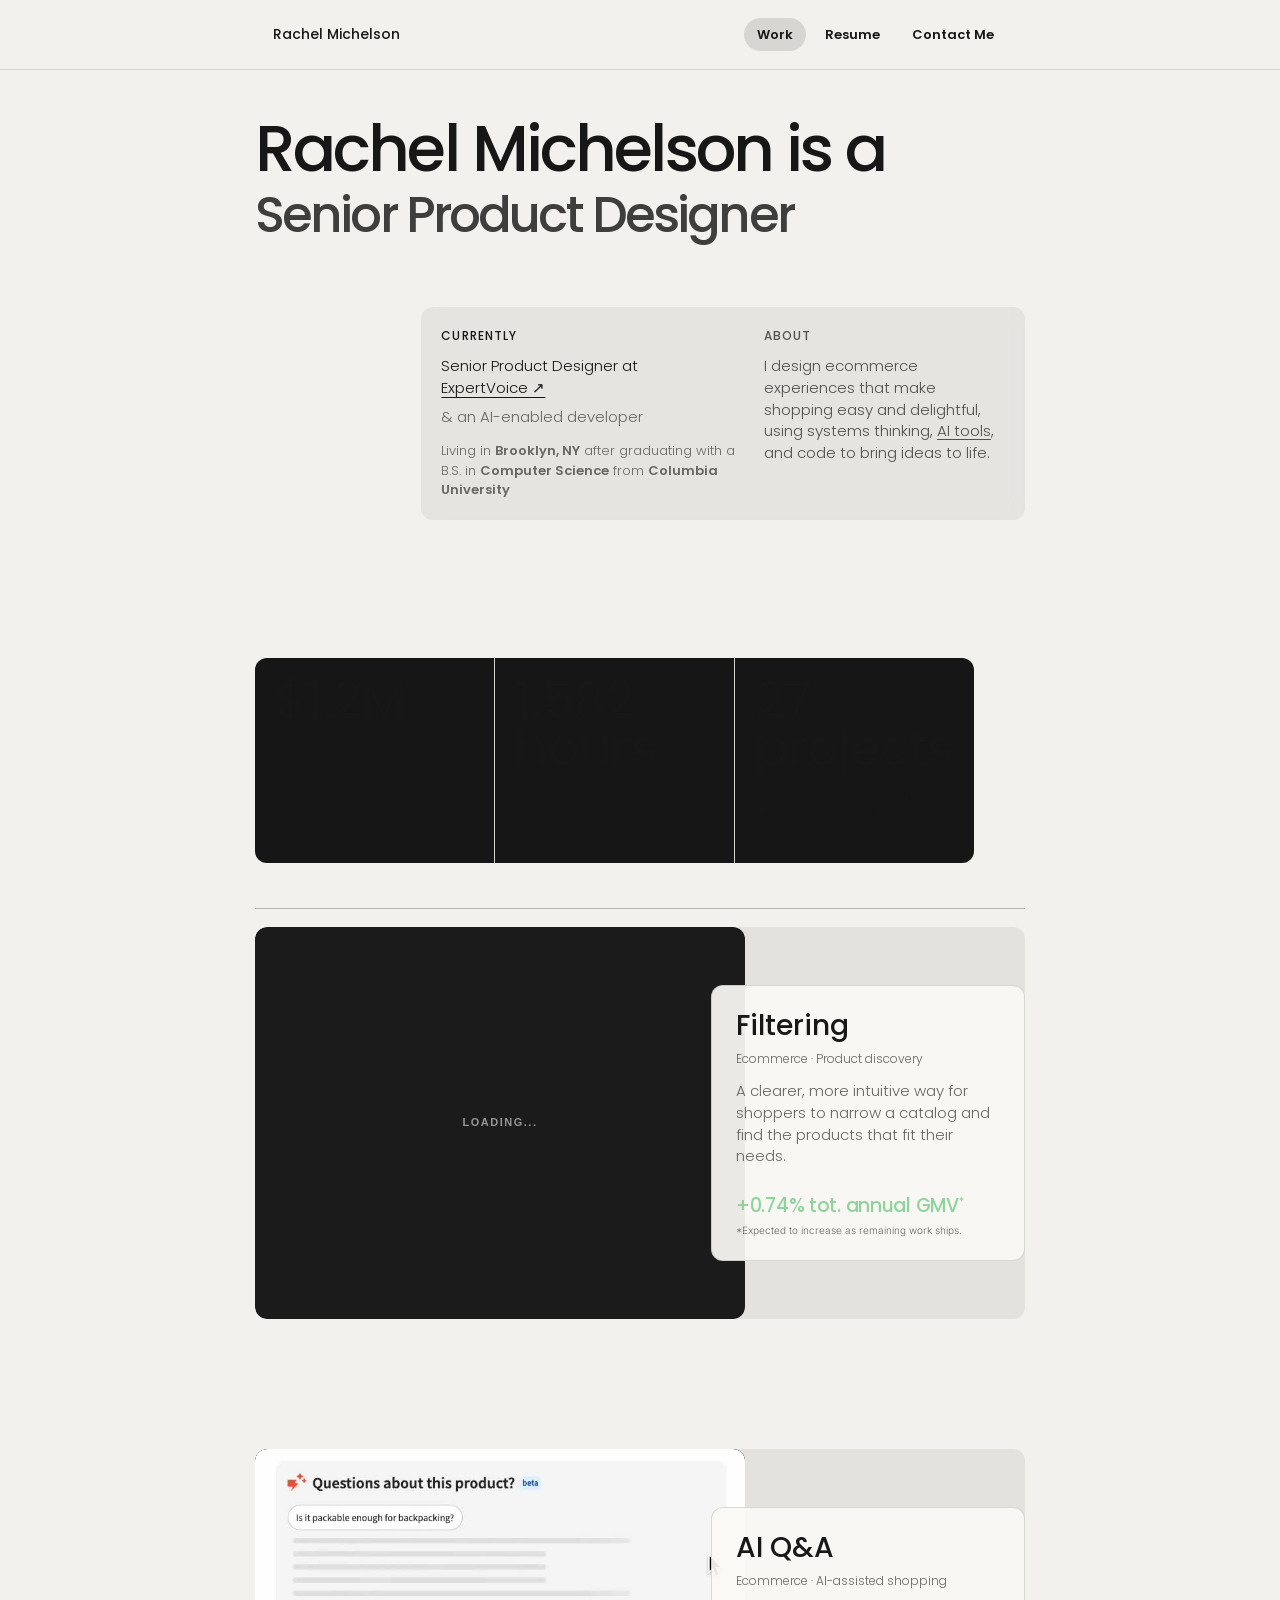
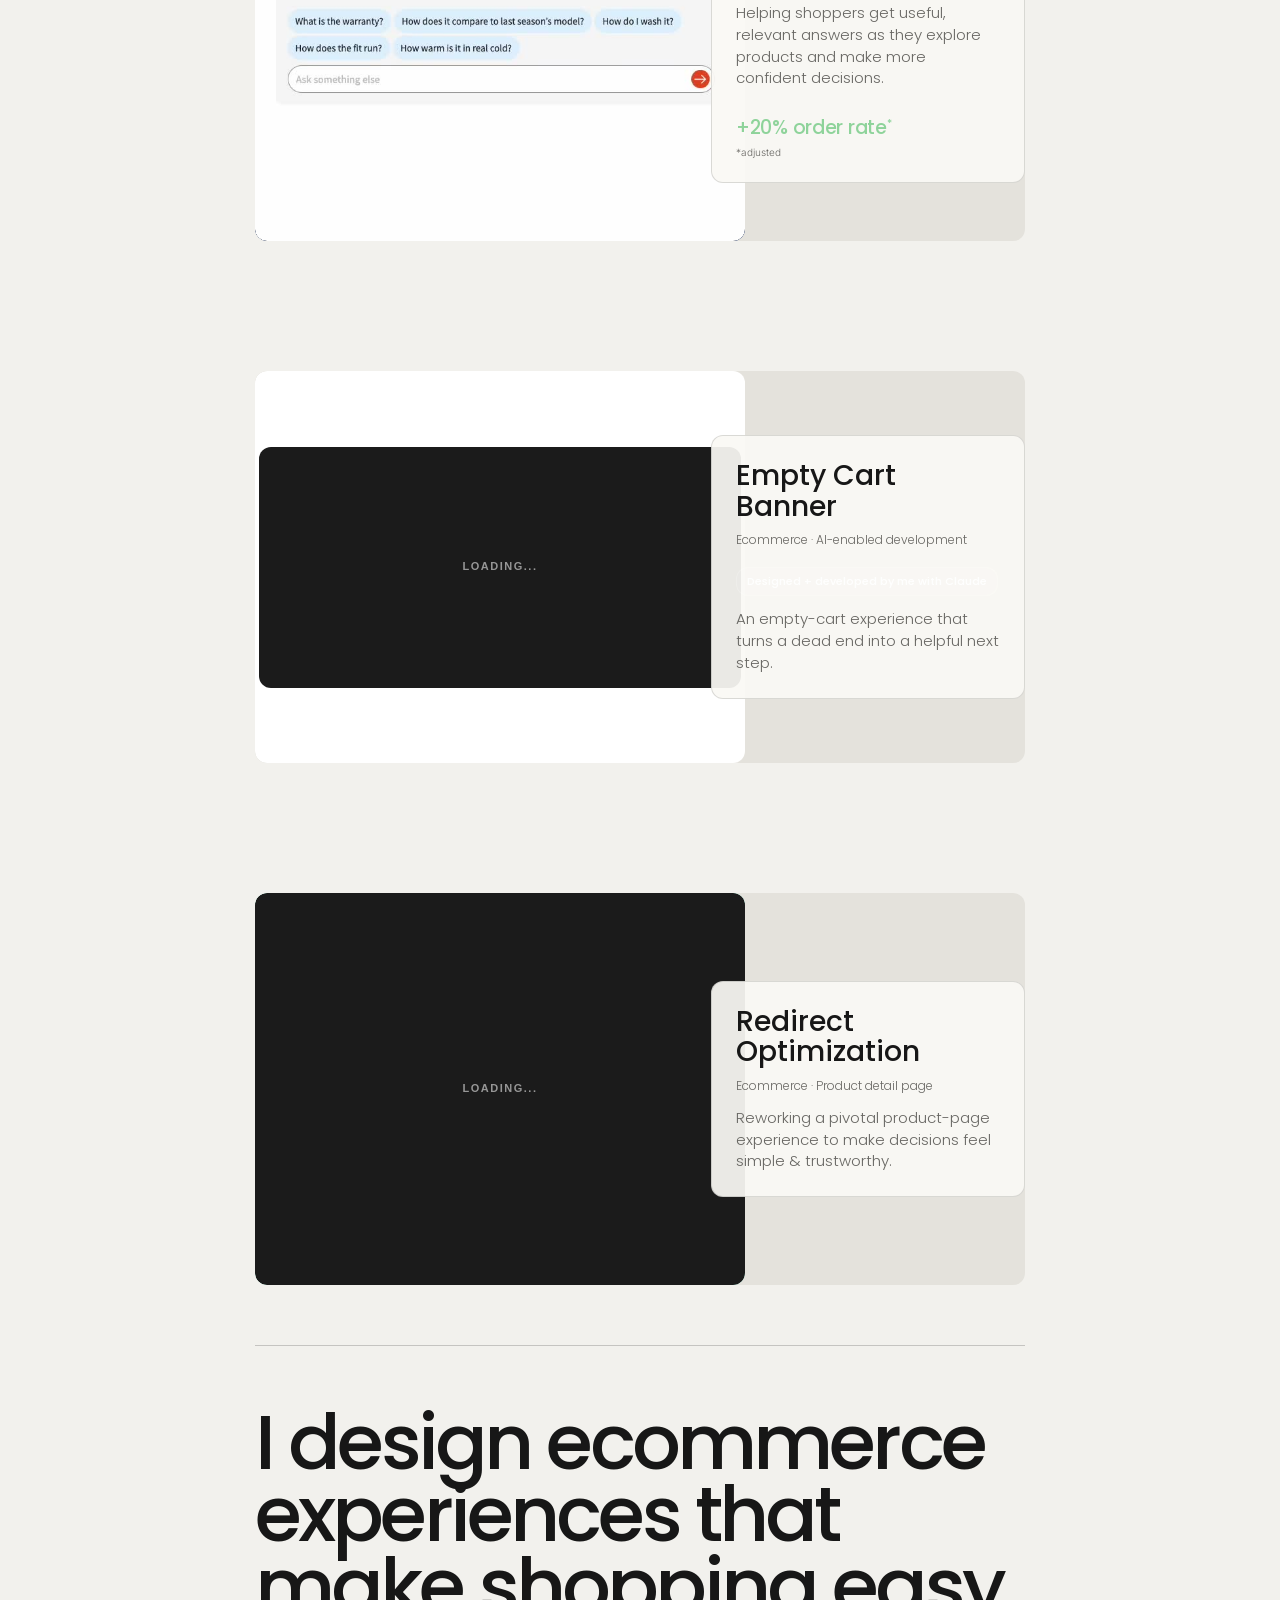
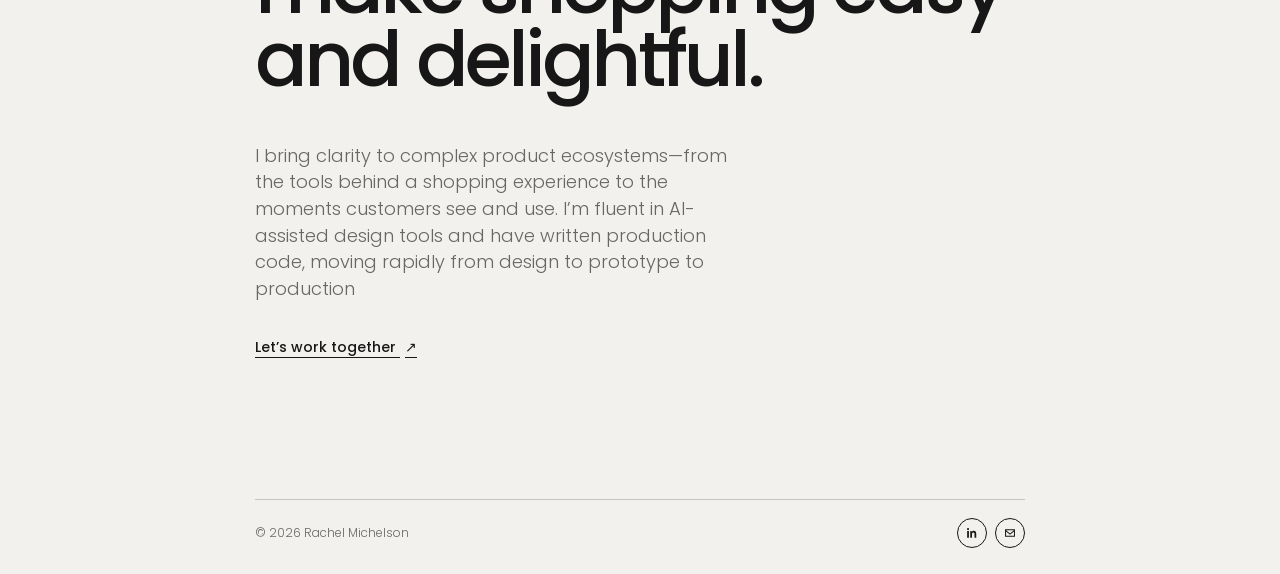
==== commit d570aea1: "Update Redirect Optimization card" ====
--- a/index.html
+++ b/index.html
@@ -65,9 +65,9 @@
             </a>
           </article>
           <article class="project-card b2c visible">
-            <a href="projects/redirect-pdp.html" class="project-link" aria-label="View Redirect PDP Redesign project">
-              <div class="project-image project-video seafoam"><span>04</span><video width="1042" height="590" autoplay muted loop playsinline preload="metadata" aria-label="Redirect PDP Redesign discount code preview"><source src="assets/redirect/discount-code.mp4" type="video/mp4" /></video></div>
-              <div class="project-copy"><div class="project-meta"><h3>Redirect PDP Redesign</h3><p>Ecommerce · Product detail page</p></div><p class="project-description">Reworking a pivotal product-page experience to make decisions feel simpler and keep shoppers moving forward.</p></div>
+            <a href="projects/redirect-pdp.html" class="project-link" aria-label="View Redirect Optimization project">
+              <div class="project-image project-video redirect-preview seafoam"><span>04</span><video width="1042" height="590" autoplay muted loop playsinline preload="metadata" aria-label="Redirect Optimization discount code preview"><source src="assets/redirect/discount-code.mp4" type="video/mp4" /></video></div>
+              <div class="project-copy"><div class="project-meta"><h3>Redirect Optimization</h3><p>Ecommerce · Product detail page</p></div><p class="project-description">Reworking a pivotal product-page experience to make decisions feel simple &amp; trustworthy.</p></div>
             </a>
           </article>
         </div>
--- a/styles.css
+++ b/styles.css
@@ -63,6 +63,7 @@
 .projects { display:grid; grid-template-columns:1fr; gap:96px; max-width:1180px; }.project-card { display:none; }.project-card.visible { display:block; animation:appear .35s ease both; }.project-link { display:grid; grid-template-columns:repeat(2, minmax(0, 1fr)); column-gap:42px; align-items:start; text-decoration:none; }.project-image { aspect-ratio:1.3; position:relative; overflow:hidden; padding:18px; }.project-image > span { font-size:12px; position:relative; z-index:2; }.cobalt { background:var(--accent); color:#fff; }.moss { background:#718265; }.apricot { background:#ea8f65; }.lavender { background:#a7a1cf; }.seafoam { background:#8ec6b9; }
 .placeholder-mark { position:absolute; font-size:clamp(5rem,14vw,13rem); font-weight:700; letter-spacing:-.12em; bottom:-5%; right:11%; }.shape { background:#e6ddc8; position:absolute; }.shape-one { width:45%; height:45%; border-radius:50%; left:22%; top:17%; }.shape-two { height:75%; width:12%; right:22%; top:16%; transform:rotate(34deg); }.dash-grid { width:60%; height:60%; margin:10% auto; background:repeating-linear-gradient(90deg,transparent 0 20px,#242424 20px 25px), repeating-linear-gradient(0deg,transparent 0 20px,#242424 20px 25px); opacity:.8; }.arc { position:absolute; border:16px solid #f5f3ee; border-radius:50%; }.arc-one { width:78%; height:105%; left:-17%; bottom:-57%; }.arc-two { width:38%; height:51%; right:12%; top:18%; }.circle-ring { position:absolute; width:52%; aspect-ratio:1; border:25px solid #173b34; border-radius:50%; top:24%; left:24%; }
 .project-video video { position:absolute; inset:0; width:100%; height:100%; object-fit:cover; object-position:center top; }
+.redirect-preview video { object-position:right top; }
 .shipping-video { background:#fff; }
 .shipping-video video { left:30px; right:30px; width:calc(100% - 60px); }
 .empty-cart-cover { display:grid; place-items:center; padding:4px; background:#fff; }
@@ -411,7 +412,7 @@
 .ai-prototype-section { margin-top:48px; }
 .ai-prototype-section > .eyebrow { margin:0 0 4px; }
 .ai-prototype-section > h2 { width:100%; margin:0 0 24px; font-size:30px; font-weight:500; line-height:normal; letter-spacing:-.07em; }
-.case-study .ai-prototype-frame { width:100%; height:500px; overflow:hidden; border:0; border-radius:12px; background:transparent; }
+.case-study .ai-prototype-frame { width:100%; height:300px; overflow:clip; border:0; border-radius:12px; background:transparent; }
 .case-study .ai-prototype-frame iframe { display:block; width:100%; height:100%; border:0; background:transparent; }
 .project-case-media { aspect-ratio:1150 / 640; padding:0; border:0; border-radius:12px; background:transparent; }
 .project-case-media video { width:100%; height:100%; border:0; border-radius:12px; outline:0; object-fit:contain; }
